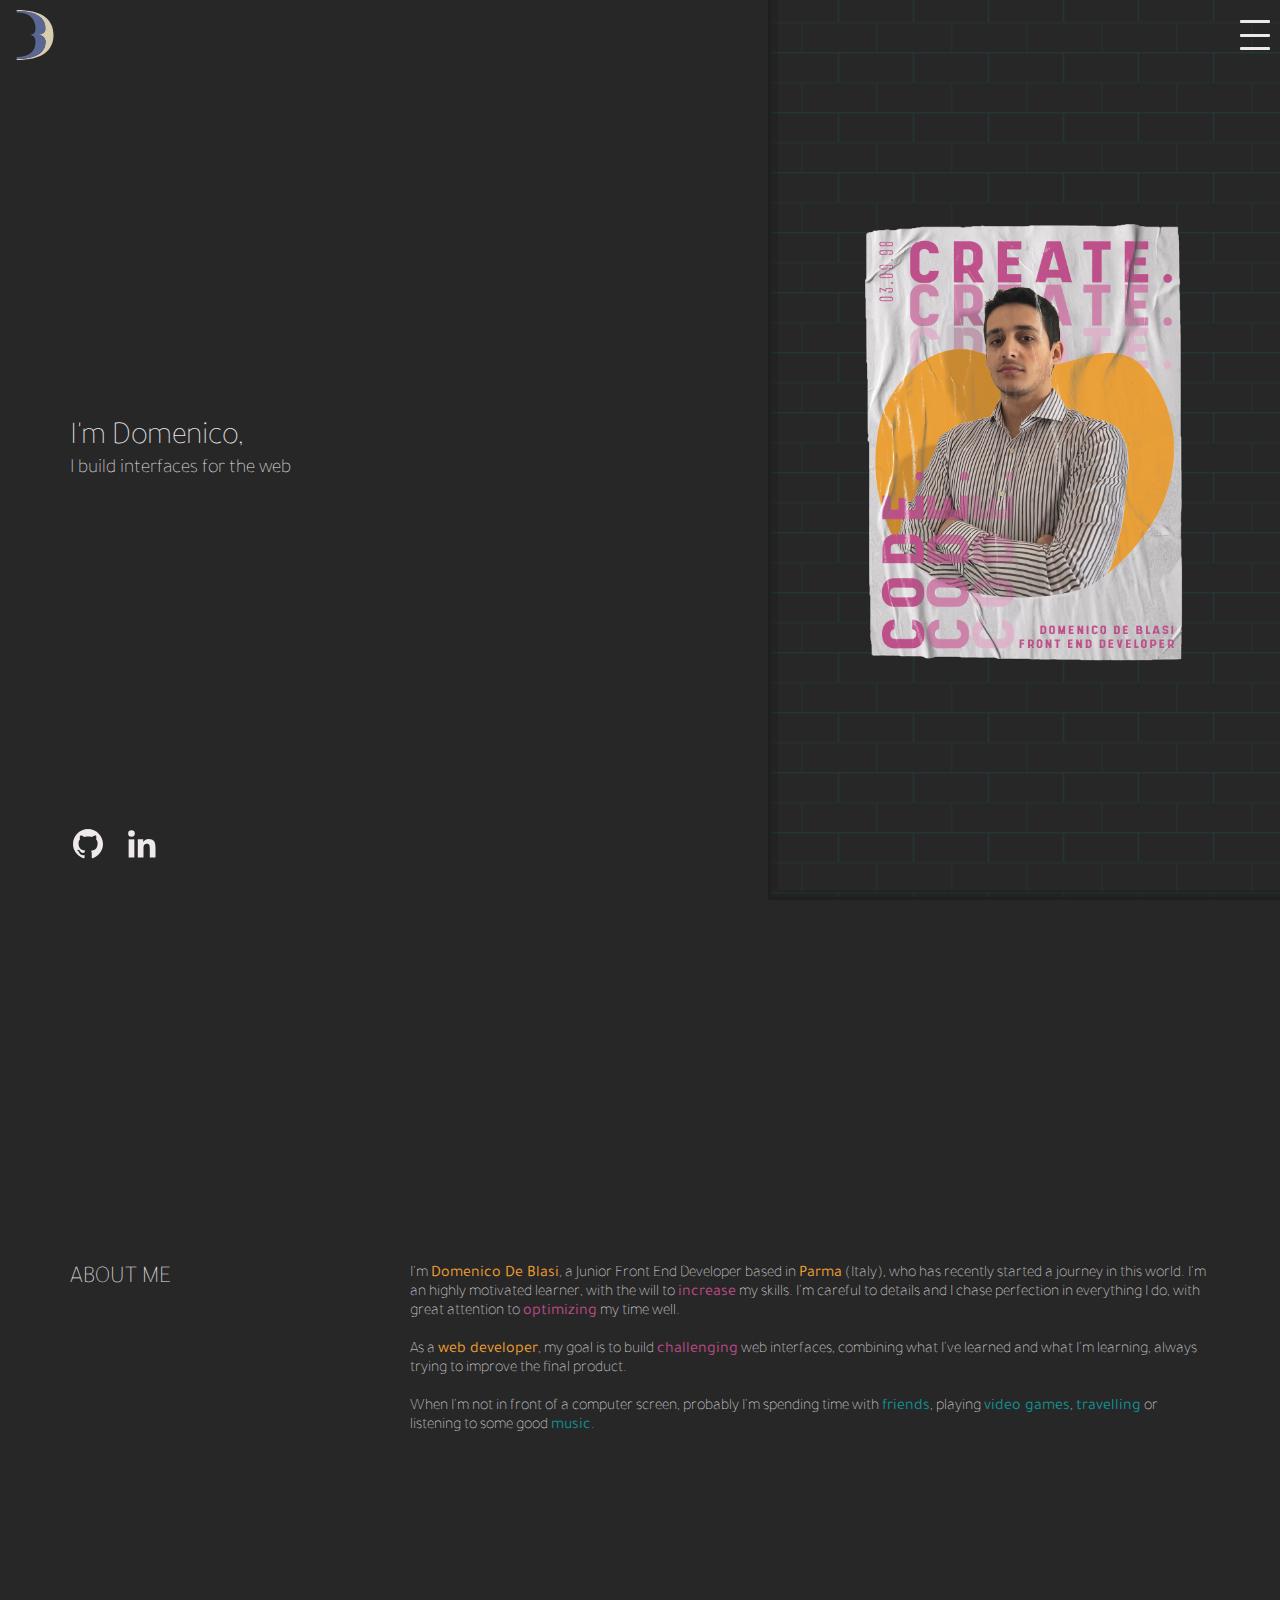
==== index.html @ cb668291 "made about-me section" ====
<!DOCTYPE html>
<html lang="en">

<head>
    <meta charset="UTF-8" />
    <meta name="viewport" content="width=device-width, initial-scale=1.0, maximum-scale=1.0" />
    <title>My Creative Portfolio</title>
    <link rel="icon" href="assets/images/logo.svg" />

    <link rel="preconnect" href="https://fonts.googleapis.com">
    <link rel="preconnect" href="https://fonts.gstatic.com" crossorigin>
    <link href="https://fonts.googleapis.com/css2?family=Big+Shoulders+Text:wght@100;200;300;400;500;600;700;900&display=swap" rel="stylesheet">
    
    <link rel="preconnect" href="https://fonts.googleapis.com">
    <link rel="preconnect" href="https://fonts.gstatic.com" crossorigin>
    <link href="https://fonts.googleapis.com/css2?family=Tajawal:wght@200;300;400;500;700;800;900&display=swap" rel="stylesheet">

    <link rel="stylesheet" href="assets/css/styles.css" />
</head>

<body>

    <header class="menu-container">
        <div class="menu">

            <img src="assets/images/logo.svg" alt="logo" width="50px" />

            <div class="hamburger-container">
                <input id="hamburger" type="checkbox">
                <label for="hamburger"></label>
                <div class="dropdown-menu">
                    <nav>
                        <ul class="menu-features">
                            <li><a href="#about-me">ABOUT ME</a></li>
                            <li><a href="#projects">PROJECTS</a></li>
                            <li><a href="#skills">SKILLS</a></li>
                            <li><a href="#contact-me">CONTACT ME</a></li>
                        </ul>
                    </nav>
                </div>
            </div>

        </div>
    </header>

    <article>
        <section id="hero">
            <div class="title-container">
                <div class="main-title">
                    <h1>I'm Domenico,</h1>
                    <h3>I build interfaces for the web</h3>
                </div>
                <div class="links">
                    <a href="https://github.com/domenicodeblasi"><img src="assets/images/links-skills/github-logo.svg"/></a>
                    <a href="https://www.linkedin.com/in/domenico-de-blasi/"><img src="assets/images/links-skills/linkedin-logo.svg"/></a>
                </div>
            </div>

            <div class="image-container brick-wall">
                <div class="illustration">
                    <img src="assets/images/poster.png" alt="just me"/>
                </div>
            </div>         
        </section>

        <section id="about-me">
            <div class="introduction">
                <h2>ABOUT ME</h2>
                <div class="paragraphs">
                    <p>I'm <em>Domenico De Blasi</em>, a Junior Front End Developer based in <em>Parma</em> (Italy), who has recently started a journey in this world. I'm an highly motivated learner, with the will to <span class="highlighted-word">increase</span> my skills. I'm careful to details and I chase perfection in everything I do, with great attention to <span class="highlighted-word">optimizing</span> my time well.</p>
                    <br/>
                    <p>As a <em>web developer</em>, my goal is to build <span class="highlighted-word">challenging</span> web interfaces, combining what I've learned and what I'm learning, always trying to improve the final product.</p>
                    <br/>
                    <p>When I'm not in front of a computer screen, probably I'm spending time with <span class="free-time">friends</span>, playing <span class="free-time">video games</span>, <span class="free-time">travelling</span> or listening to some good <span class="free-time">music</span>.</p>
                </div>
            </div>
        </section>

        <section id="projects">
            
        </section>

        <section id="skills">
            <!-- Skills section -->
        </section>
    </article>

    <footer>
        <section id="contact-me">
            <!-- Contact Me section -->
        </section>
    </footer>

    <script>
        document.querySelector(".menu-features").onclick = function() {
            document.getElementById("hamburger").checked = false;
        }
    </script>

</body>

</html>
---- assets/css/styles.css ----
* {
  margin: 0;
  padding: 0;
  box-sizing: border-box;
}

/* VARIABLES */
/* KEYFRAMES */
@keyframes menu-features-hover {
  0% {
    background-color: #109193;
  }
  50% {
    background-color: #BE4B88;
  }
  100% {
    background-color: #ED9F31;
  }
}

/* 35px*35px click area */
#hamburger {
  width: 100%;
  height: 100%;
  cursor: pointer;
  position: relative;
  appearance: none;
}

/* hamburger logo */
#hamburger + label {
  position: absolute;
  background-color: #EDE9EC;
  width: 30px;
  height: 3px;
  border-radius: 1px;
  cursor: pointer;
  top: 33.5px;
  right: 10px;
  transition: width 0.3s ease;
}

#hamburger + label::before {
  position: absolute;
  background-color: #EDE9EC;
  width: 30px;
  height: 3px;
  border-radius: 1px;
  cursor: pointer;
  content: "";
  right: 0;
  top: -13.5px;
  transition: all 0.2s ease;
  transform-origin: right;
}

#hamburger + label::after {
  position: absolute;
  background-color: #EDE9EC;
  width: 30px;
  height: 3px;
  border-radius: 1px;
  cursor: pointer;
  content: "";
  right: 0;
  top: 13.5px;
  transition: all 0.2s ease;
  transform-origin: right;
}

/* hamburger becomes a cross when it's clicked */
#hamburger:checked ~ label {
  width: 0;
  transition: width 0.2s ease;
}

#hamburger:checked ~ label::before {
  right: 0px;
  transform: rotate(-45deg);
  transition: all 0.3s ease;
  transform-origin: right;
  width: 39px;
}

#hamburger:checked ~ label::after {
  right: 0px;
  transform: rotate(45deg);
  transition: all 0.3s ease;
  transform-origin: right;
  width: 39px;
}

body {
  background-color: #272727;
  height: 4000px;
  font-family: 'Tajawal', sans serif;
}

h1, h2, h3 {
  font-weight: 200;
  color: #EDE9EC;
}

h1 {
  font-size: 32px;
  letter-spacing: -0.5px;
}

h3 {
  font-size: 20px;
  letter-spacing: 0.5;
}

p {
  color: #EDE9EC;
  font-weight: 200;
}

.menu-container {
  position: fixed;
  top: 0;
  background-color: rgba(39, 39, 39, 0.95);
  width: 100%;
  height: 70px;
  z-index: 5;
}

.menu {
  width: 100%;
  height: 100%;
  padding: 10px;
  display: flex;
  justify-content: space-between;
  align-items: center;
}

.hamburger-container {
  width: 30px;
  height: 30px;
}

/* when we click the hamburger logo */
#hamburger:checked ~ .dropdown-menu {
  display: block;
}

.dropdown-menu {
  display: none;
  font-family: 'Tajawal', sans-serif;
  font-weight: 200;
  letter-spacing: 0.5px;
  font-size: 25px;
  position: fixed;
  top: 0px;
  left: 0;
  z-index: -1;
  width: 100%;
  height: 100%;
  background-color: #1a1a1a;
}

.dropdown-menu nav {
  display: flex;
  justify-content: flex-end;
  align-items: center;
  width: 100%;
  height: 100%;
}

.menu-features {
  width: 75%;
  height: 50%;
  border-left: 2px solid #EDE9EC;
  display: flex;
  flex-direction: column;
  justify-content: space-between;
}

.menu-features li {
  list-style-type: none;
}

.menu-features li a {
  margin-left: 35px;
  text-decoration: none;
  color: #EDE9EC;
}

article {
  width: 100%;
  height: 100%;
}

#hero {
  width: 100%;
  height: 200vh;
}

.title-container {
  position: relative;
  display: flex;
  justify-content: center;
  align-items: center;
  width: 100%;
  height: 100vh;
  background-color: #272727;
  border-bottom: 3px solid #1a1a1a;
}

.main-title {
  width: 90%;
}

.links {
  position: absolute;
  left: 30px;
  bottom: 30px;
  width: 25%;
  max-width: 90px;
  display: flex;
  flex-direction: row;
  justify-content: space-between;
}

.links a {
  width: 40%;
}

.brick-wall {
  background-image: url("../images/wall.svg");
  background-size: 150px;
  background-position: 30px 22px;
}

.image-container {
  display: flex;
  width: 100%;
  height: 100vh;
  justify-content: center;
  align-items: center;
}

.illustration {
  width: 75%;
  display: block;
}

.illustration img {
  width: 100%;
}

#about-me {
  display: flex;
  width: 100%;
  height: 100vh;
  justify-content: center;
  align-items: center;
  border-top: 3px solid #1a1a1a;
  box-shadow: 0 -10px rgba(26, 26, 26, 0.5);
}

.introduction {
  width: 90%;
}

.paragraphs p em {
  color: #ED9F31;
  font-style: normal;
  font-weight: 400;
}

.highlighted-word {
  color: #BE4B88;
  font-weight: 400;
}

.free-time {
  color: #109193;
  font-weight: 400;
}

/* =======================================================
MOBILE STYLES
======================================================= */
@media only screen and (max-width: 640px) {
  .title-container {
    box-shadow: 0 10px rgba(26, 26, 26, 0.5);
  }
}

/* =======================================================
TABLET STYLES
======================================================= */
@media only screen and (min-width: 641px) and (max-width: 1007px) {
  .title-container {
    box-shadow: 0 10px rgba(26, 26, 26, 0.5);
  }
  .illustration {
    width: 48%;
  }
  .introduction {
    width: 70%;
  }
}

/* =======================================================
DESKTOP STYLES
======================================================= */
@media only screen and (min-width: 1008px) {
  .menu-container {
    background-color: rgba(39, 39, 39, 0);
  }
  .menu-features li:hover {
    animation: menu-features-hover 0.4s ease 0s infinite;
    transform: scaleY(105%);
    transition: transform 0.4s ease 0s;
  }
  .menu-features li:hover a {
    margin-left: 5px;
    transition: margin-left 0.2s ease;
  }
  #hero {
    width: 100%;
    height: 100vh;
    display: flex;
  }
  .title-container {
    width: 60%;
    border-bottom: none;
  }
  .main-title {
    width: 100%;
    padding-left: 70px;
  }
  .links {
    left: 70px;
  }
  .links a:hover {
    transform: scale(110%);
    transition: transform 0.2s ease;
  }
  .image-container {
    width: 40%;
    border-bottom: 3px solid #1f1f1f;
    border-left: 3px solid #1f1f1f;
    box-shadow: 7px -7px inset rgba(26, 26, 26, 0.3);
  }
  .illustration {
    width: 70%;
  }
  .illustration img:hover {
    transform: scale(110%);
    transition: transform 0.2s ease;
  }
  #about-me {
    border-top: none;
    box-shadow: none;
  }
  .introduction {
    display: flex;
    flex-direction: row;
    justify-content: space-between;
    width: 100%;
    padding: 0 70px;
  }
  .paragraphs {
    width: 75%;
    max-width: 800px;
  }
}

/* =======================================================
FOR SCREEN HEIGHT < 500px
======================================================= */
@media only screen and (max-height: 500px) {
  .dropdown-menu {
    font-size: 20px;
  }
  .links {
    max-width: 70px;
  }
  .illustration {
    width: 25%;
  }
}
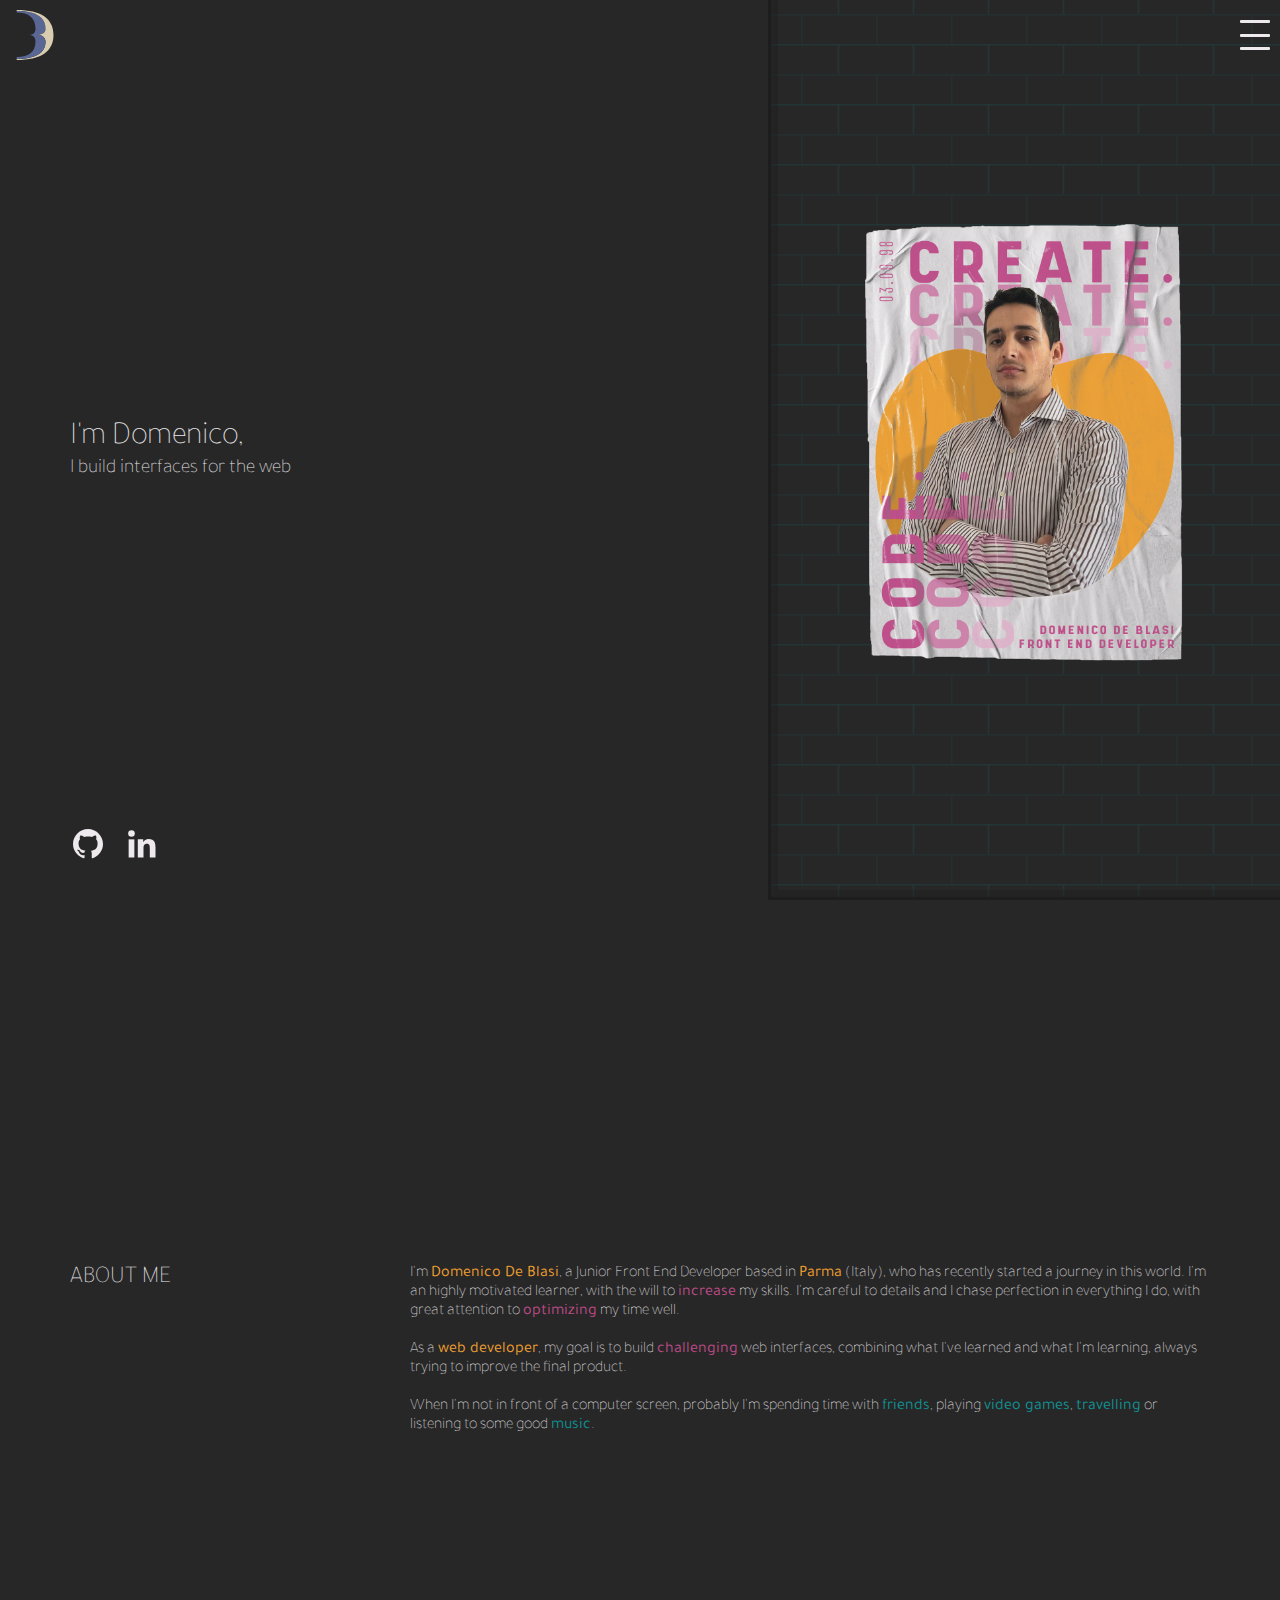
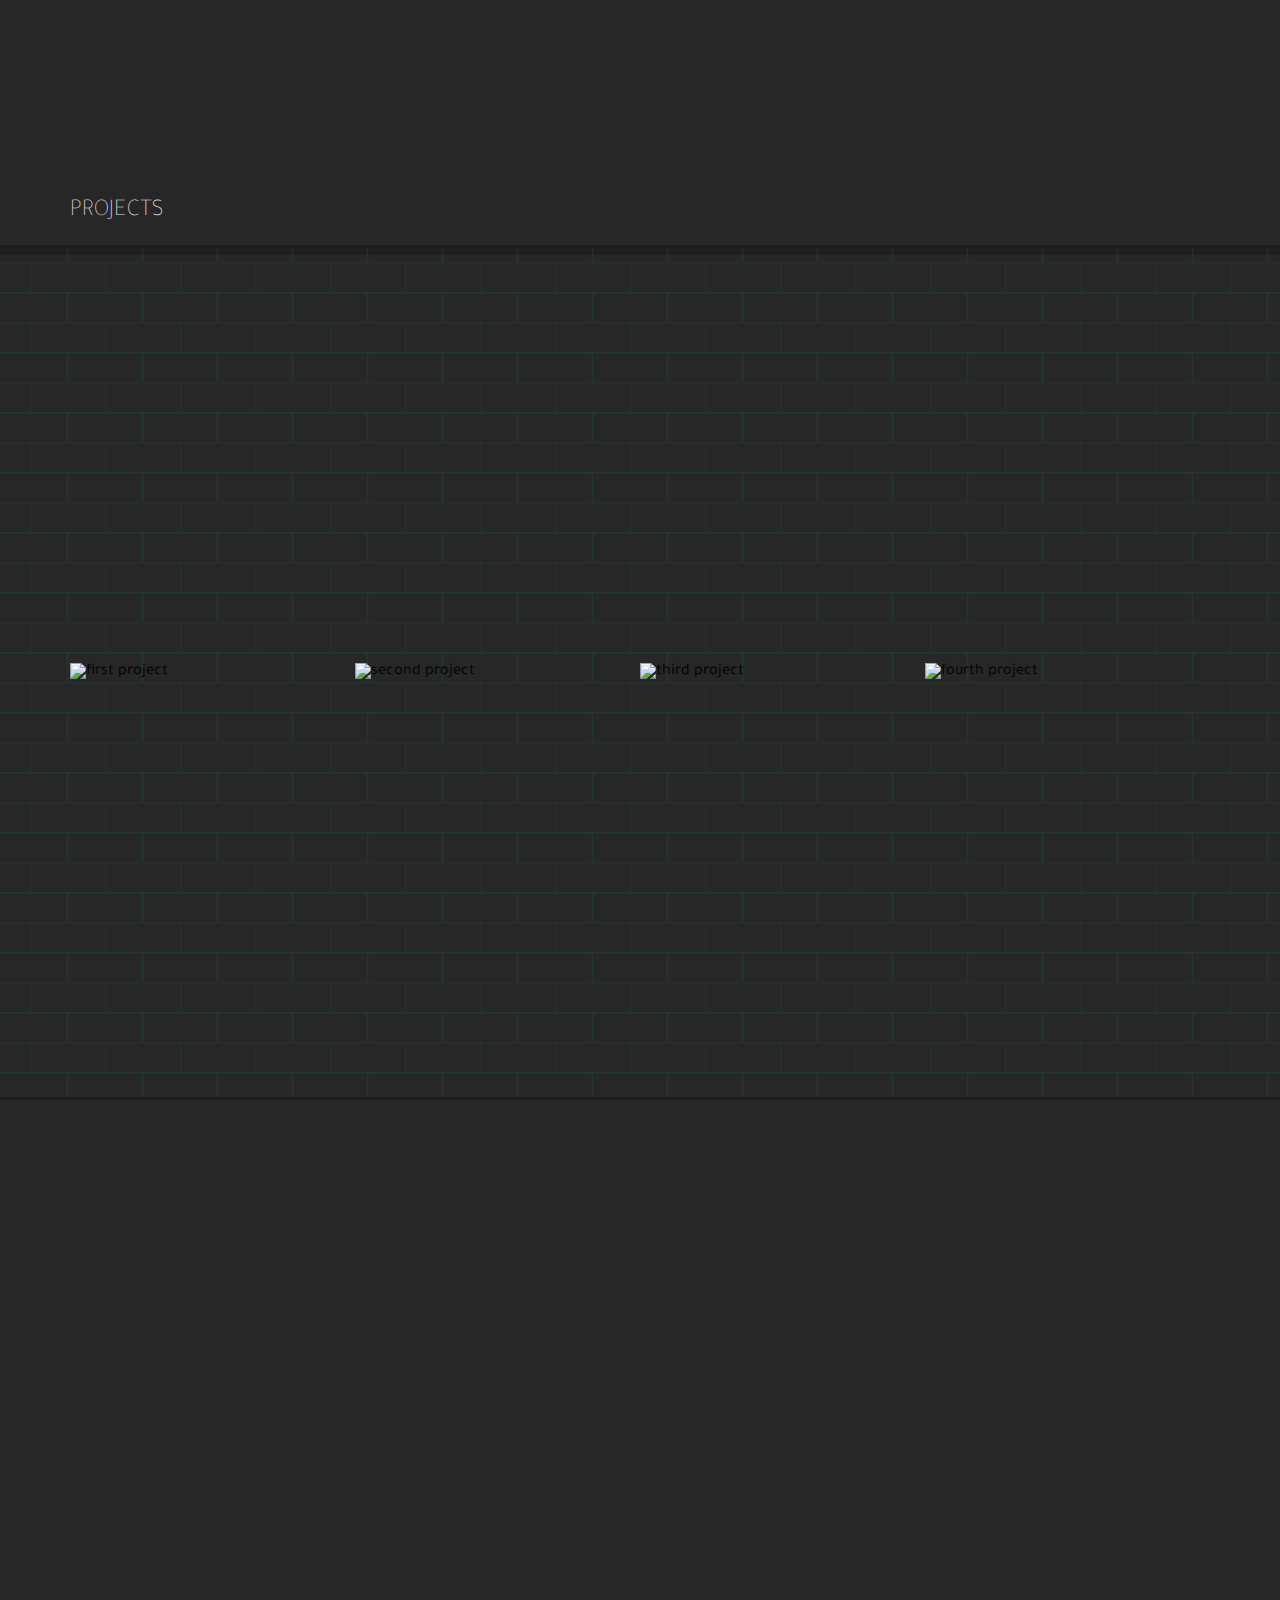
==== commit 40b57b46: "made projects section" ====
--- a/index.html
+++ b/index.html
@@ -6,10 +6,6 @@
     <meta name="viewport" content="width=device-width, initial-scale=1.0, maximum-scale=1.0" />
     <title>My Creative Portfolio</title>
     <link rel="icon" href="assets/images/logo.svg" />
-
-    <link rel="preconnect" href="https://fonts.googleapis.com">
-    <link rel="preconnect" href="https://fonts.gstatic.com" crossorigin>
-    <link href="https://fonts.googleapis.com/css2?family=Big+Shoulders+Text:wght@100;200;300;400;500;600;700;900&display=swap" rel="stylesheet">
     
     <link rel="preconnect" href="https://fonts.googleapis.com">
     <link rel="preconnect" href="https://fonts.gstatic.com" crossorigin>
@@ -77,7 +73,23 @@
         </section>
 
         <section id="projects">
-            
+            <div class="projects-title">
+                <h2>PROJECTS</h2>
+            </div>
+            <div class="poster-container brick-wall">
+                <div class="poster project-1">
+                    <img src="assets/images/poster-1.png" alt="first project">
+                </div>
+                <div class="poster project-2">
+                    <img src="assets/images/poster-2.png" alt="second project">
+                </div>
+                <div class="poster project-3">
+                    <img src="assets/images/poster-3.png" alt="third project">
+                </div>
+                <div class="poster project-4">
+                    <img src="assets/images/poster-4.png" alt="fourth project">
+                </div>
+            </div>
         </section>
 
         <section id="skills">
--- a/assets/css/styles.css
+++ b/assets/css/styles.css
@@ -204,7 +204,7 @@
   width: 100%;
   height: 100vh;
   background-color: #272727;
-  border-bottom: 3px solid #1a1a1a;
+  border-bottom: 3px solid #1d1d1d;
 }
 
 .main-title {
@@ -229,7 +229,7 @@
 .brick-wall {
   background-image: url("../images/wall.svg");
   background-size: 150px;
-  background-position: 30px 22px;
+  background-position: 30px 14px;
 }
 
 .image-container {
@@ -255,7 +255,7 @@
   height: 100vh;
   justify-content: center;
   align-items: center;
-  border-top: 3px solid #1a1a1a;
+  border-top: 3px solid #1d1d1d;
   box-shadow: 0 -10px rgba(26, 26, 26, 0.5);
 }
 
@@ -277,6 +277,63 @@
 .free-time {
   color: #109193;
   font-weight: 400;
+}
+
+#projects {
+  display: flex;
+  width: 100%;
+  height: 250vh;
+  flex-direction: column;
+  align-items: center;
+}
+
+.projects-title {
+  display: flex;
+  align-items: center;
+  justify-content: center;
+  height: 5%;
+  width: 100%;
+  box-shadow: 0 10px rgba(26, 26, 26, 0.5);
+}
+
+.projects-title h2 {
+  width: 90%;
+}
+
+.poster-container {
+  display: flex;
+  width: 100%;
+  height: 95%;
+  flex-direction: column;
+  align-items: center;
+  justify-content: space-around;
+  border-top: 3px solid #1d1d1d;
+  border-bottom: 3px solid #1d1d1d;
+}
+
+.poster {
+  height: 100%;
+  width: 100%;
+  min-width: 200px;
+  max-width: 220px;
+  display: flex;
+  align-items: center;
+}
+
+.project-1 img {
+  width: 100%;
+}
+
+.project-2 img {
+  width: 100%;
+}
+
+.project-3 img {
+  width: 100%;
+}
+
+.project-4 img {
+  width: 100%;
 }
 
 /* =======================================================
@@ -301,6 +358,21 @@
   .introduction {
     width: 70%;
   }
+  #projects {
+    height: 150vh;
+  }
+  .projects-title {
+    width: 70%;
+    padding-bottom: 10px;
+  }
+  .poster-container {
+    flex-direction: row;
+    flex-wrap: wrap;
+  }
+  .poster {
+    height: 50%;
+    max-width: 300px;
+  }
 }
 
 /* =======================================================
@@ -341,9 +413,9 @@
   }
   .image-container {
     width: 40%;
-    border-bottom: 3px solid #1f1f1f;
-    border-left: 3px solid #1f1f1f;
-    box-shadow: 7px -7px inset rgba(26, 26, 26, 0.3);
+    border-bottom: 3px solid #1d1d1d;
+    border-left: 3px solid #1d1d1d;
+    box-shadow: inset 7px -7px rgba(26, 26, 26, 0.3);
   }
   .illustration {
     width: 70%;
@@ -367,6 +439,27 @@
     width: 75%;
     max-width: 800px;
   }
+  .projects-title {
+    width: 100%;
+    padding: 0 70px 20px 70px;
+  }
+  .projects-title h2 {
+    width: 100%;
+  }
+  #projects {
+    height: 100vh;
+  }
+  .poster-container {
+    padding: 0 70px;
+    justify-content: space-between;
+    flex-direction: row;
+    flex-wrap: wrap;
+  }
+  .poster {
+    height: 100%;
+    width: 25%;
+    max-width: 300px;
+  }
 }
 
 /* =======================================================
@@ -382,4 +475,23 @@
   .illustration {
     width: 25%;
   }
-}
+  #about-me {
+    height: 150vh;
+  }
+  #projects {
+    height: 100vh;
+  }
+  .projects-title {
+    padding-bottom: 15px;
+  }
+  .poster-container {
+    justify-content: space-around;
+    flex-direction: row;
+    flex-wrap: wrap;
+  }
+  .poster {
+    height: 100%;
+    min-width: 70px;
+    max-width: 120px;
+  }
+}
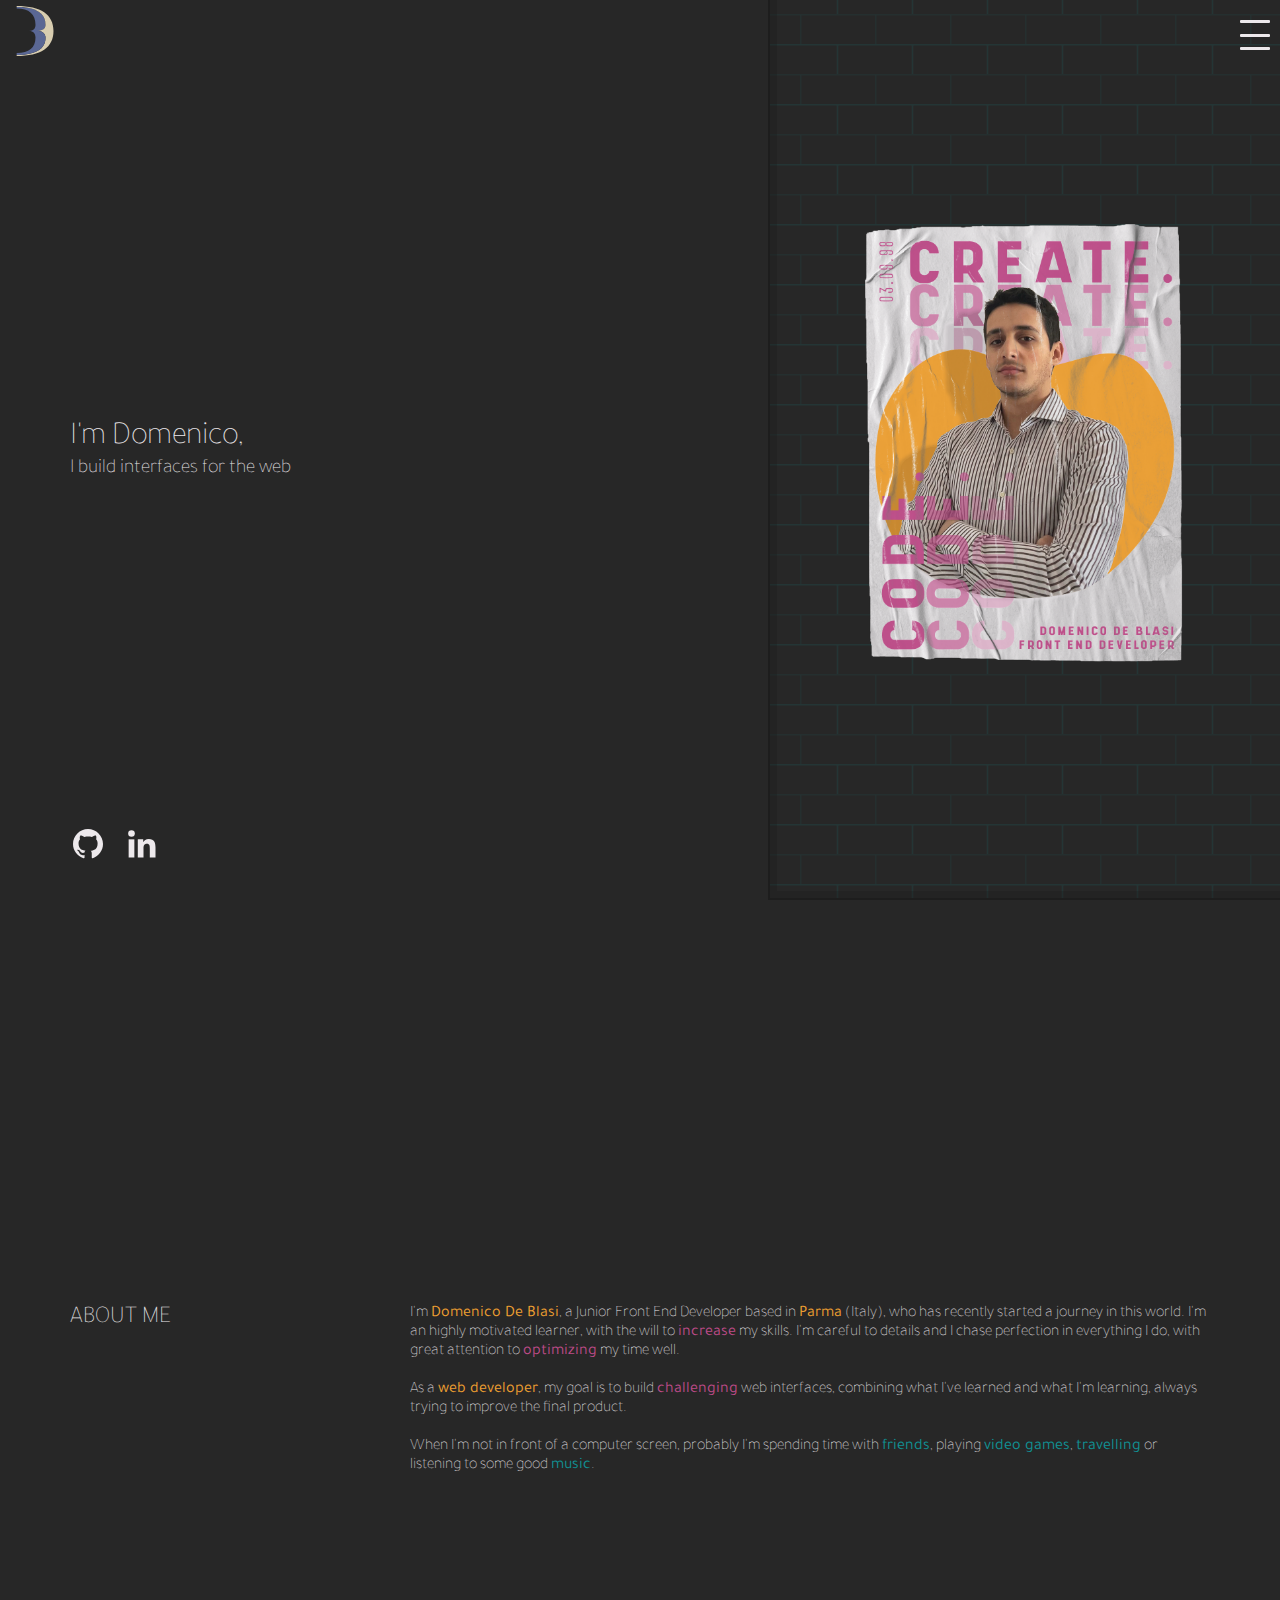
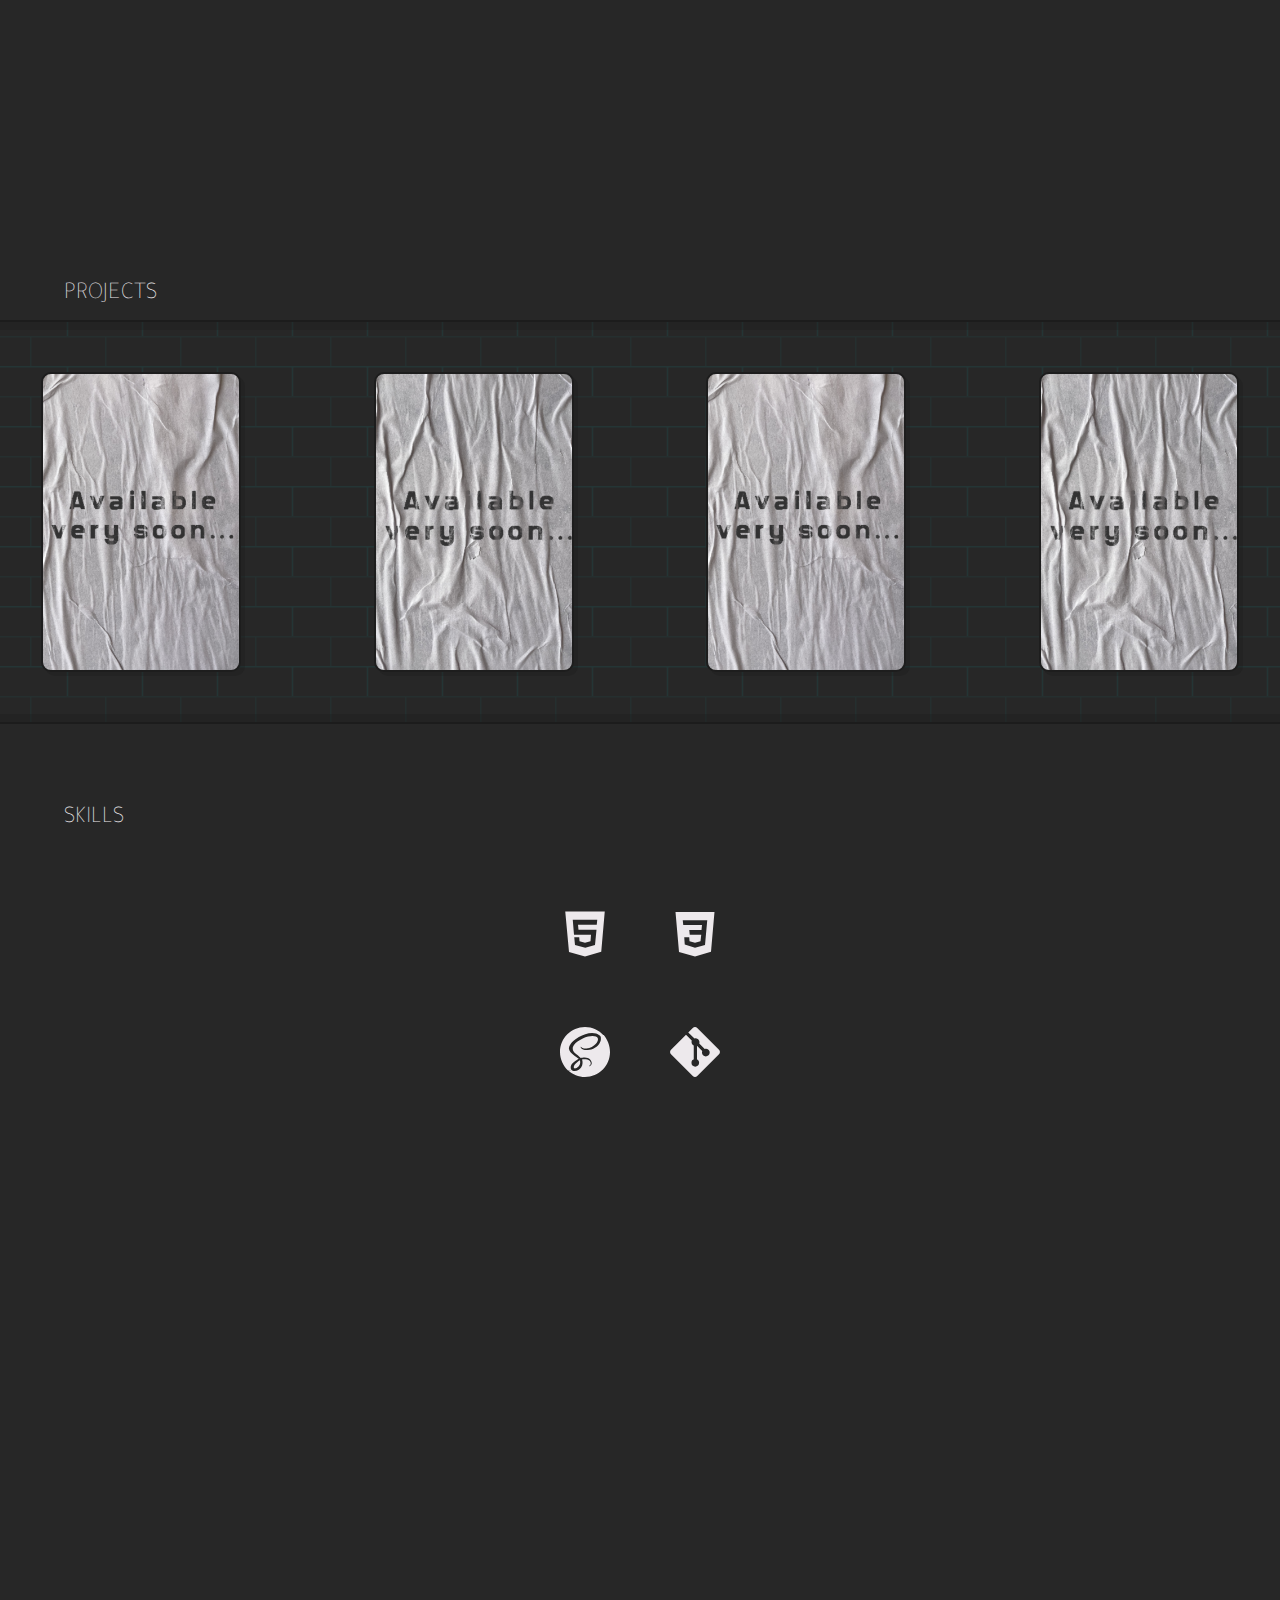
==== commit 4030312e: "fixed projects section with a grid display, added a scroll-up funtionality activated by the main log" ====
--- a/index.html
+++ b/index.html
@@ -5,7 +5,7 @@
     <meta charset="UTF-8" />
     <meta name="viewport" content="width=device-width, initial-scale=1.0, maximum-scale=1.0" />
     <title>My Creative Portfolio</title>
-    <link rel="icon" href="assets/images/logo.svg" />
+    <link rel="icon" href="assets/images/svg/logo.svg" />
     
     <link rel="preconnect" href="https://fonts.googleapis.com">
     <link rel="preconnect" href="https://fonts.gstatic.com" crossorigin>
@@ -19,7 +19,9 @@
     <header class="menu-container">
         <div class="menu">
 
-            <img src="assets/images/logo.svg" alt="logo" width="50px" />
+            <a href="#" class="main-logo">
+                <img src="assets/images/svg/logo.svg" alt="logo" width="50px">
+            </a>
 
             <div class="hamburger-container">
                 <input id="hamburger" type="checkbox">
@@ -27,10 +29,10 @@
                 <div class="dropdown-menu">
                     <nav>
                         <ul class="menu-features">
-                            <li><a href="#about-me">ABOUT ME</a></li>
-                            <li><a href="#projects">PROJECTS</a></li>
-                            <li><a href="#skills">SKILLS</a></li>
-                            <li><a href="#contact-me">CONTACT ME</a></li>
+                            <li><a href="#about-me" class="link">ABOUT ME</a></li>
+                            <li><a href="#projects" class="link">PROJECTS</a></li>
+                            <li><a href="#skills" class="link">SKILLS</a></li>
+                            <li><a href="#contact-me" class="link">CONTACT ME</a></li>
                         </ul>
                     </nav>
                 </div>
@@ -47,8 +49,8 @@
                     <h3>I build interfaces for the web</h3>
                 </div>
                 <div class="links">
-                    <a href="https://github.com/domenicodeblasi"><img src="assets/images/links-skills/github-logo.svg"/></a>
-                    <a href="https://www.linkedin.com/in/domenico-de-blasi/"><img src="assets/images/links-skills/linkedin-logo.svg"/></a>
+                    <a href="https://github.com/domenicodeblasi"><img src="assets/images/svg/github-logo.svg"/></a>
+                    <a href="https://www.linkedin.com/in/domenico-de-blasi/"><img src="assets/images/svg/linkedin-logo.svg"/></a>
                 </div>
             </div>
 
@@ -76,24 +78,44 @@
             <div class="projects-title">
                 <h2>PROJECTS</h2>
             </div>
-            <div class="poster-container brick-wall">
-                <div class="poster project-1">
-                    <img src="assets/images/poster-1.png" alt="first project">
+            <div class="projects-container brick-wall">
+                <div class="project project-1">
+                    <div class="retractable-panel">
+                        <a><img src="assets/images/svg/github-logo.svg" alt="GitHub Logo"></a>
+                        <a><img src="assets/images/svg/eye.svg"></a>
+                    </div>
                 </div>
-                <div class="poster project-2">
-                    <img src="assets/images/poster-2.png" alt="second project">
+                <div class="project project-2">
+                    <div class="retractable-panel">
+                        <a><img src="assets/images/svg/github-logo.svg" alt="GitHub Logo"></a>
+                        <a><img src="assets/images/svg/eye.svg"></a>
+                    </div>
                 </div>
-                <div class="poster project-3">
-                    <img src="assets/images/poster-3.png" alt="third project">
+                <div class="project project-3">
+                    <div class="retractable-panel">
+                        <a><img src="assets/images/svg/github-logo.svg" alt="GitHub Logo"></a>
+                        <a><img src="assets/images/svg/eye.svg"></a>
+                    </div>
                 </div>
-                <div class="poster project-4">
-                    <img src="assets/images/poster-4.png" alt="fourth project">
+                <div class="project project-4">
+                    <div class="retractable-panel">
+                        <a><img src="assets/images/svg/github-logo.svg" alt="GitHub Logo"></a>
+                        <a><img src="assets/images/svg/eye.svg"></a>
+                    </div>
                 </div>
             </div>
         </section>
 
         <section id="skills">
-            <!-- Skills section -->
+            <div class="skills-title">
+                <h2>SKILLS</h2>
+            </div>
+            <div class="skills-container">
+                <div class="cell"><img src="assets/images/svg/html-logo.svg" alt="HTML logo"></div>
+                <div class="cell"><img src="assets/images/svg/css-logo.svg" alt="CSS logo"></div>
+                <div class="cell"><img src="assets/images/svg/sass-logo.svg" alt="SASS logo"></div>
+                <div class="cell"><img src="assets/images/svg/git-logo.svg" alt="Git logo"></div>
+            </div>
         </section>
     </article>
 
@@ -103,11 +125,7 @@
         </section>
     </footer>
 
-    <script>
-        document.querySelector(".menu-features").onclick = function() {
-            document.getElementById("hamburger").checked = false;
-        }
-    </script>
+    <script src="assets/js/script.js"></script>
 
 </body>
 
--- a/assets/css/styles.css
+++ b/assets/css/styles.css
@@ -15,6 +15,25 @@
   }
   100% {
     background-color: #ED9F31;
+  }
+}
+
+@keyframes project-panel-hover {
+  0% {
+    display: flex;
+    height: 0%;
+  }
+  25% {
+    display: flex;
+    height: 20%;
+  }
+  50% {
+    display: flex;
+    height: 40%;
+  }
+  100% {
+    display: flex;
+    height: 65%;
   }
 }
 
@@ -90,9 +109,12 @@
   width: 39px;
 }
 
+html {
+  scroll-behavior: smooth;
+}
+
 body {
   background-color: #272727;
-  height: 4000px;
   font-family: 'Tajawal', sans serif;
 }
 
@@ -116,6 +138,9 @@
   font-weight: 200;
 }
 
+/* =======================================================
+MENU
+======================================================= */
 .menu-container {
   position: fixed;
   top: 0;
@@ -191,6 +216,9 @@
   height: 100%;
 }
 
+/* =======================================================
+HERO SECTION
+======================================================= */
 #hero {
   width: 100%;
   height: 200vh;
@@ -204,7 +232,7 @@
   width: 100%;
   height: 100vh;
   background-color: #272727;
-  border-bottom: 3px solid #1d1d1d;
+  border-bottom: 2px solid #1d1d1d;
 }
 
 .main-title {
@@ -227,7 +255,7 @@
 }
 
 .brick-wall {
-  background-image: url("../images/wall.svg");
+  background-image: url("../images/svg/wall.svg");
   background-size: 150px;
   background-position: 30px 14px;
 }
@@ -249,18 +277,22 @@
   width: 100%;
 }
 
+/* =======================================================
+ABOUT ME SECTION
+======================================================= */
 #about-me {
   display: flex;
   width: 100%;
   height: 100vh;
   justify-content: center;
   align-items: center;
-  border-top: 3px solid #1d1d1d;
-  box-shadow: 0 -10px rgba(26, 26, 26, 0.5);
+  border-top: 2px solid #1d1d1d;
+  box-shadow: 0 -10px rgba(26, 26, 26, 0.3);
 }
 
 .introduction {
   width: 90%;
+  margin-top: 80px;
 }
 
 .paragraphs p em {
@@ -279,61 +311,129 @@
   font-weight: 400;
 }
 
+/* =======================================================
+PROJECTS SECTION
+======================================================= */
 #projects {
   display: flex;
   width: 100%;
-  height: 250vh;
   flex-direction: column;
   align-items: center;
 }
 
 .projects-title {
   display: flex;
+  position: relative;
   align-items: center;
   justify-content: center;
-  height: 5%;
-  width: 100%;
-  box-shadow: 0 10px rgba(26, 26, 26, 0.5);
+  height: 120px;
+  width: 100%;
+  box-shadow: 0 10px rgba(26, 26, 26, 0.3);
 }
 
 .projects-title h2 {
+  position: absolute;
+  bottom: 10px;
   width: 90%;
 }
 
-.poster-container {
-  display: flex;
-  width: 100%;
-  height: 95%;
+.projects-container {
+  display: grid;
+  width: 100%;
+  grid-template-columns: repeat(1, 1fr);
+  grid-auto-rows: auto;
+  border-top: 2px solid #1d1d1d;
+  border-bottom: 2px solid #1d1d1d;
+  gap: 50px;
+  padding: 50px 0;
+}
+
+.project {
+  display: flex;
+  align-items: flex-end;
+  margin-top: 40px;
+  margin: 0 auto;
+  width: 200px;
+  height: 300px;
+  border: 2px solid #1d1d1d;
+  border-radius: 10px;
+  box-shadow: 4px 4px rgba(26, 26, 26, 0.3);
+  cursor: pointer;
+}
+
+.project:hover {
+  transform: scale(1.05);
+  transition: transform 0.2s ease;
+}
+
+.project:hover > .retractable-panel {
+  height: 65%;
+  display: flex;
+  animation: project-panel-hover 0.1s ease;
+}
+
+.project-1,
+.project-3 {
+  background-image: image-set(url("../images/projects/poster1-small.png") 1x, url("../images/projects/poster1-big.png") 2x);
+  background-size: 115%;
+  background-position: center;
+}
+
+.project-2,
+.project-4 {
+  background-image: image-set(url("../images/projects/poster2-small.png") 1x, url("../images/projects/poster2-big.png") 2x);
+  background-size: 115%;
+  background-position: center;
+}
+
+.retractable-panel {
+  display: flex;
+  justify-content: space-around;
+  align-items: center;
+  height: 0%;
+  width: 100%;
+  background-color: rgba(237, 159, 49, 0.9);
+  border-radius: 7px;
+  cursor: pointer;
+  display: none;
+}
+
+.retractable-panel img {
+  width: 40px;
+}
+
+/* =======================================================
+SKILLS SECTION
+======================================================= */
+#skills {
+  display: flex;
+  width: 100%;
+  height: 100vh;
   flex-direction: column;
   align-items: center;
-  justify-content: space-around;
-  border-top: 3px solid #1d1d1d;
-  border-bottom: 3px solid #1d1d1d;
-}
-
-.poster {
-  height: 100%;
-  width: 100%;
-  min-width: 200px;
-  max-width: 220px;
-  display: flex;
-  align-items: center;
-}
-
-.project-1 img {
-  width: 100%;
-}
-
-.project-2 img {
-  width: 100%;
-}
-
-.project-3 img {
-  width: 100%;
-}
-
-.project-4 img {
-  width: 100%;
+}
+
+.skills-title {
+  display: flex;
+  position: relative;
+  justify-content: center;
+  align-items: center;
+  height: 120px;
+  width: 100%;
+  box-shadow: 0 -10px rgba(26, 26, 26, 0.3);
+}
+
+.skills-title h2 {
+  position: absolute;
+  bottom: 10px;
+  width: 90%;
+}
+
+.skills-container {
+  margin-top: 60px;
+  display: grid;
+  grid-template-columns: repeat(2, 60px);
+  gap: 50px;
 }
 
 /* =======================================================
@@ -341,7 +441,7 @@
 ======================================================= */
 @media only screen and (max-width: 640px) {
   .title-container {
-    box-shadow: 0 10px rgba(26, 26, 26, 0.5);
+    box-shadow: 0 10px rgba(26, 26, 26, 0.3);
   }
 }
 
@@ -358,20 +458,8 @@
   .introduction {
     width: 70%;
   }
-  #projects {
-    height: 150vh;
-  }
-  .projects-title {
-    width: 70%;
-    padding-bottom: 10px;
-  }
-  .poster-container {
-    flex-direction: row;
-    flex-wrap: wrap;
-  }
-  .poster {
-    height: 50%;
-    max-width: 300px;
+  .projects-container {
+    grid-template-columns: repeat(2, 1fr);
   }
 }
 
@@ -391,6 +479,13 @@
     margin-left: 5px;
     transition: margin-left 0.2s ease;
   }
+  .main-logo {
+    cursor: pointer;
+  }
+  .main-logo:hover {
+    transform: scale(1.1);
+    transition: transform 0.1s ease;
+  }
   #hero {
     width: 100%;
     height: 100vh;
@@ -413,8 +508,8 @@
   }
   .image-container {
     width: 40%;
-    border-bottom: 3px solid #1d1d1d;
-    border-left: 3px solid #1d1d1d;
+    border-bottom: 2px solid #1d1d1d;
+    border-left: 2px solid #1d1d1d;
     box-shadow: inset 7px -7px rgba(26, 26, 26, 0.3);
   }
   .illustration {
@@ -439,26 +534,8 @@
     width: 75%;
     max-width: 800px;
   }
-  .projects-title {
-    width: 100%;
-    padding: 0 70px 20px 70px;
-  }
-  .projects-title h2 {
-    width: 100%;
-  }
-  #projects {
-    height: 100vh;
-  }
-  .poster-container {
-    padding: 0 70px;
-    justify-content: space-between;
-    flex-direction: row;
-    flex-wrap: wrap;
-  }
-  .poster {
-    height: 100%;
-    width: 25%;
-    max-width: 300px;
+  .projects-container {
+    grid-template-columns: repeat(4, 1fr);
   }
 }
 
@@ -478,20 +555,4 @@
   #about-me {
     height: 150vh;
   }
-  #projects {
-    height: 100vh;
-  }
-  .projects-title {
-    padding-bottom: 15px;
-  }
-  .poster-container {
-    justify-content: space-around;
-    flex-direction: row;
-    flex-wrap: wrap;
-  }
-  .poster {
-    height: 100%;
-    min-width: 70px;
-    max-width: 120px;
-  }
-}
+}
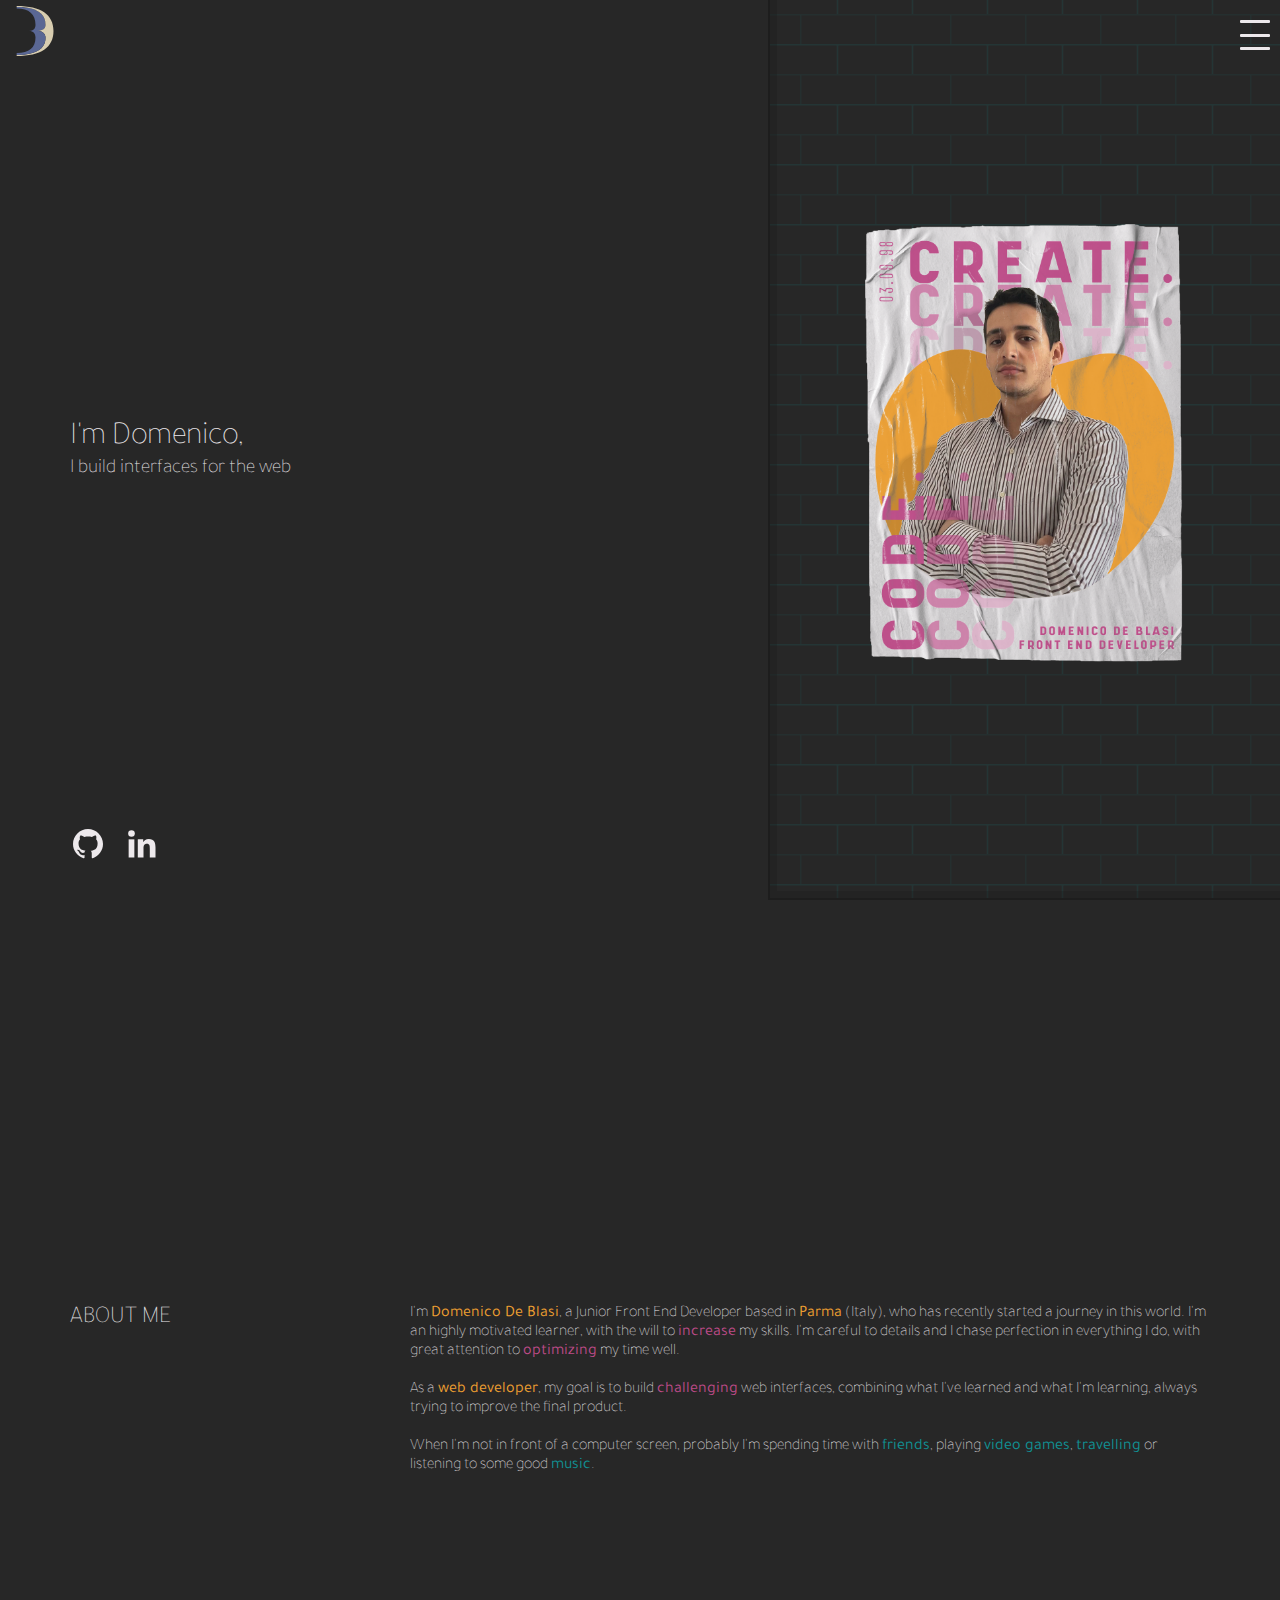
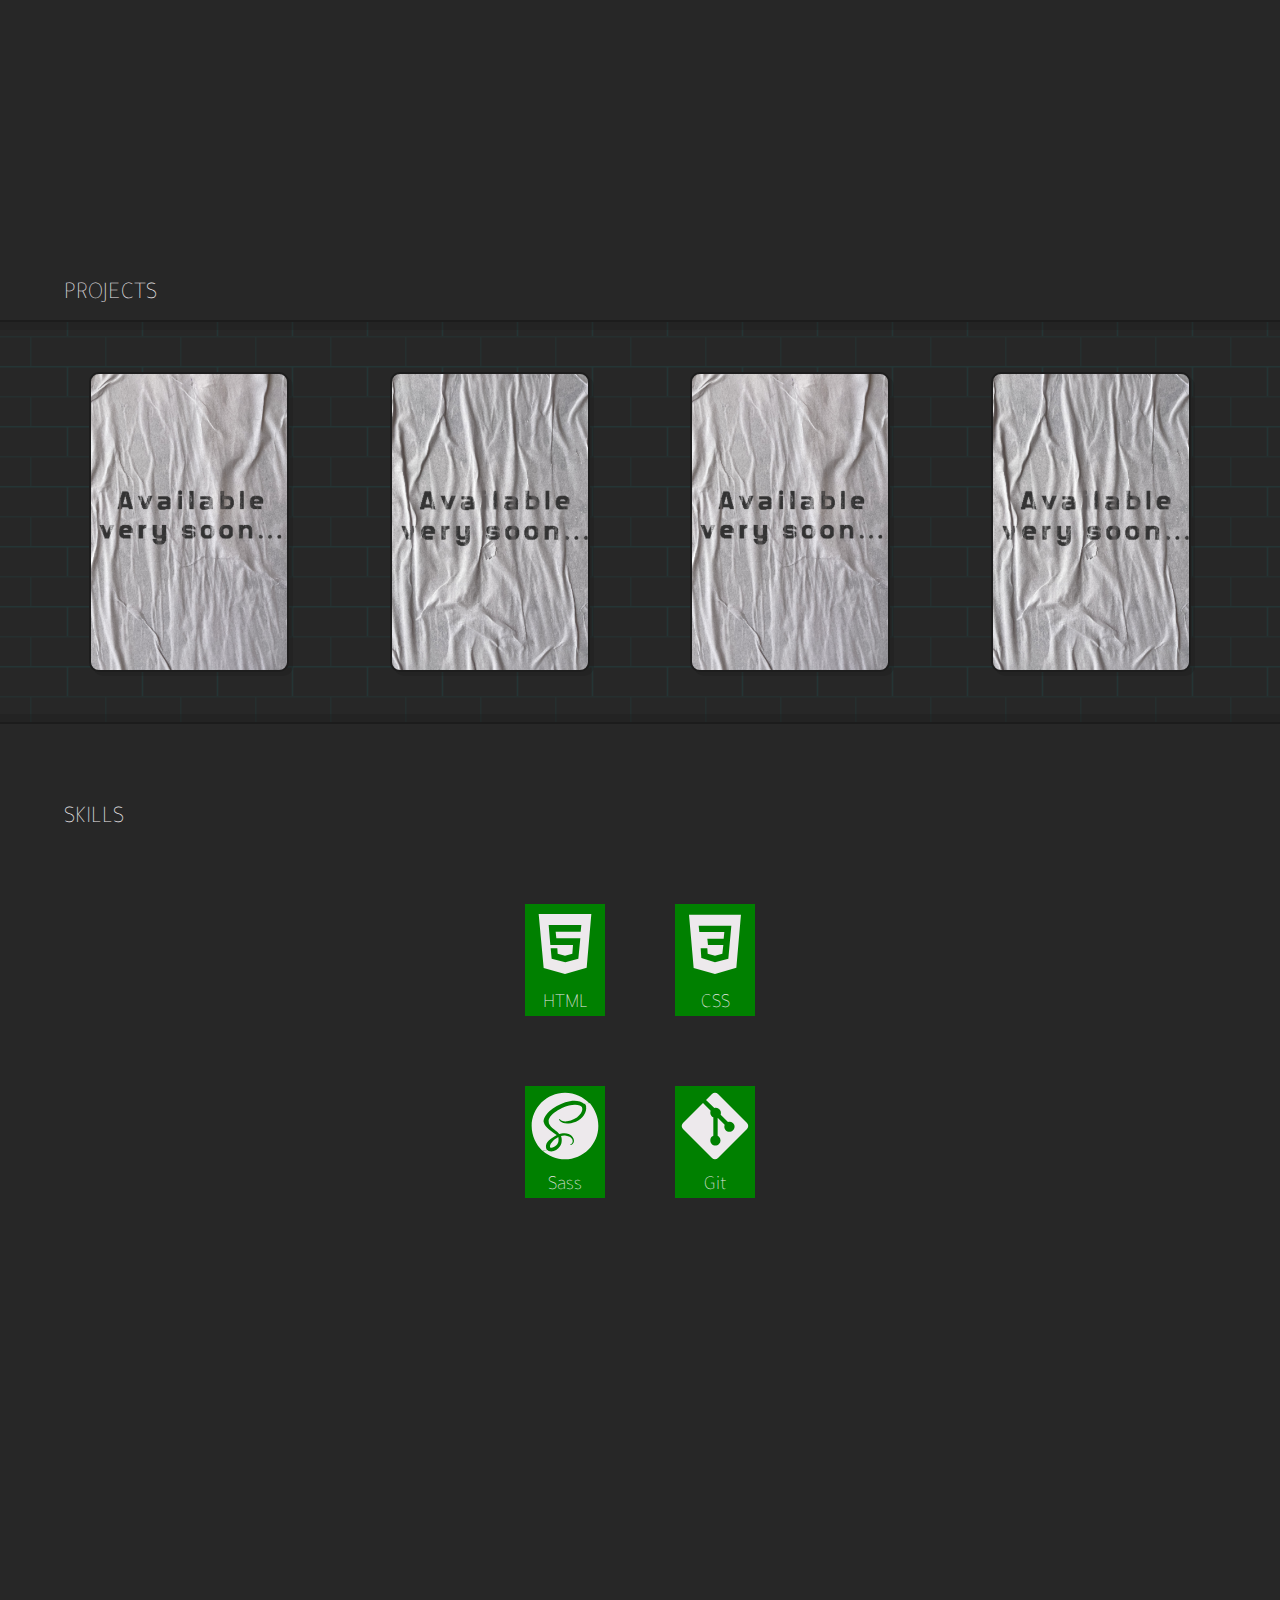
==== commit 30848de4: "fixed hover pseudo-class for touch screens" ====
--- a/index.html
+++ b/index.html
@@ -111,10 +111,22 @@
                 <h2>SKILLS</h2>
             </div>
             <div class="skills-container">
-                <div class="cell"><img src="assets/images/svg/html-logo.svg" alt="HTML logo"></div>
-                <div class="cell"><img src="assets/images/svg/css-logo.svg" alt="CSS logo"></div>
-                <div class="cell"><img src="assets/images/svg/sass-logo.svg" alt="SASS logo"></div>
-                <div class="cell"><img src="assets/images/svg/git-logo.svg" alt="Git logo"></div>
+                <div class="cell">
+                    <img src="assets/images/svg/html-logo.svg" alt="HTML logo">
+                    <h3>HTML</h3>
+                </div>
+                <div class="cell">
+                    <img src="assets/images/svg/css-logo.svg" alt="CSS logo">
+                    <h3>CSS</h3>
+                </div>
+                <div class="cell">
+                    <img src="assets/images/svg/sass-logo.svg" alt="SASS logo">
+                    <h3>Sass</h3>
+                </div>
+                <div class="cell">
+                    <img src="assets/images/svg/git-logo.svg" alt="Git logo">
+                    <h3>Git</h3>
+                </div>
             </div>
         </section>
     </article>
--- a/assets/css/styles.css
+++ b/assets/css/styles.css
@@ -361,12 +361,12 @@
   cursor: pointer;
 }
 
-.project:hover {
+.project:hover, .project:active {
   transform: scale(1.05);
   transition: transform 0.2s ease;
 }
 
-.project:hover > .retractable-panel {
+.project:hover > .retractable-panel, .project:active > .retractable-panel {
   height: 65%;
   display: flex;
   animation: project-panel-hover 0.1s ease;
@@ -432,8 +432,16 @@
 .skills-container {
   margin-top: 60px;
   display: grid;
-  grid-template-columns: repeat(2, 60px);
-  gap: 50px;
+  grid-template-columns: repeat(2, 80px);
+  gap: 70px;
+}
+
+.cell {
+  background-color: green;
+}
+
+.cell h3 {
+  text-align: center;
 }
 
 /* =======================================================
@@ -536,6 +544,16 @@
   }
   .projects-container {
     grid-template-columns: repeat(4, 1fr);
+    padding: 50px 5%;
+  }
+  .project:hover {
+    transform: scale(1.05);
+    transition: transform 0.2s ease;
+  }
+  .project:hover > .retractable-panel {
+    height: 65%;
+    display: flex;
+    animation: project-panel-hover 0.1s ease;
   }
 }
 
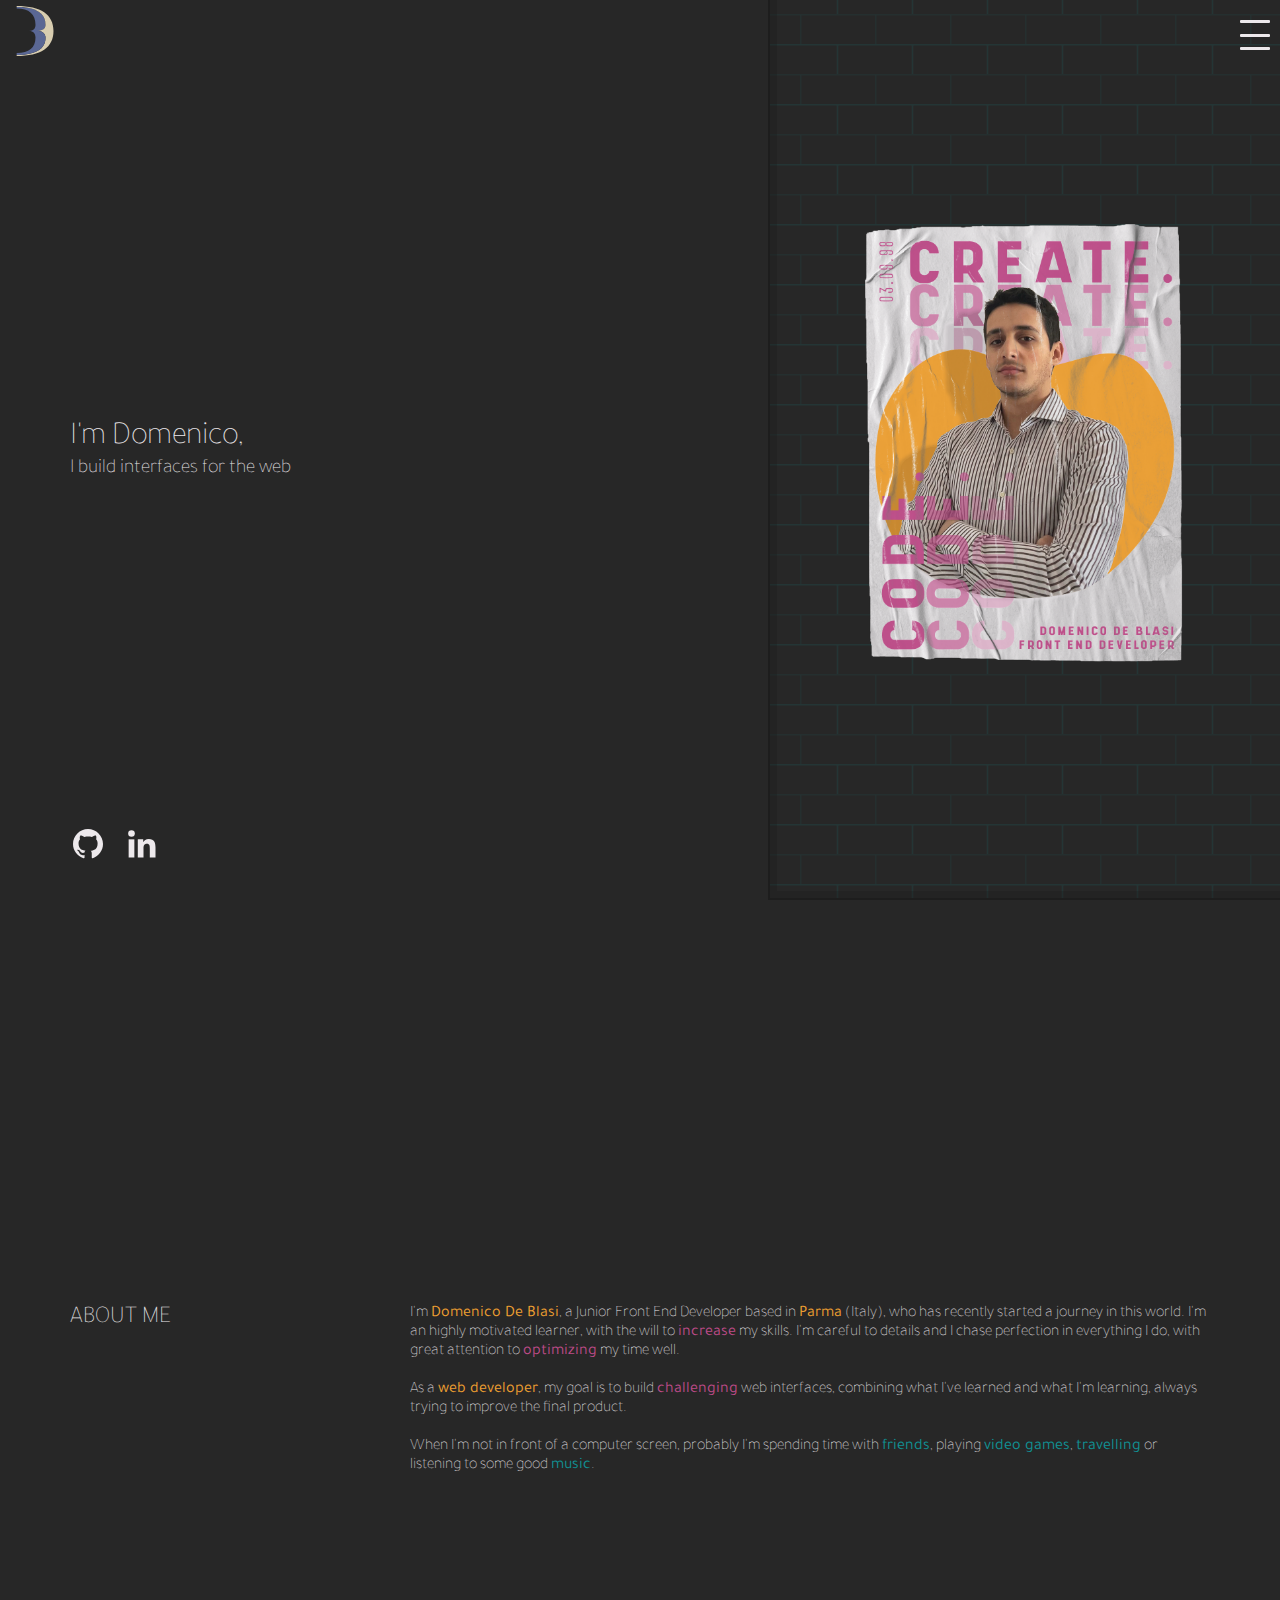
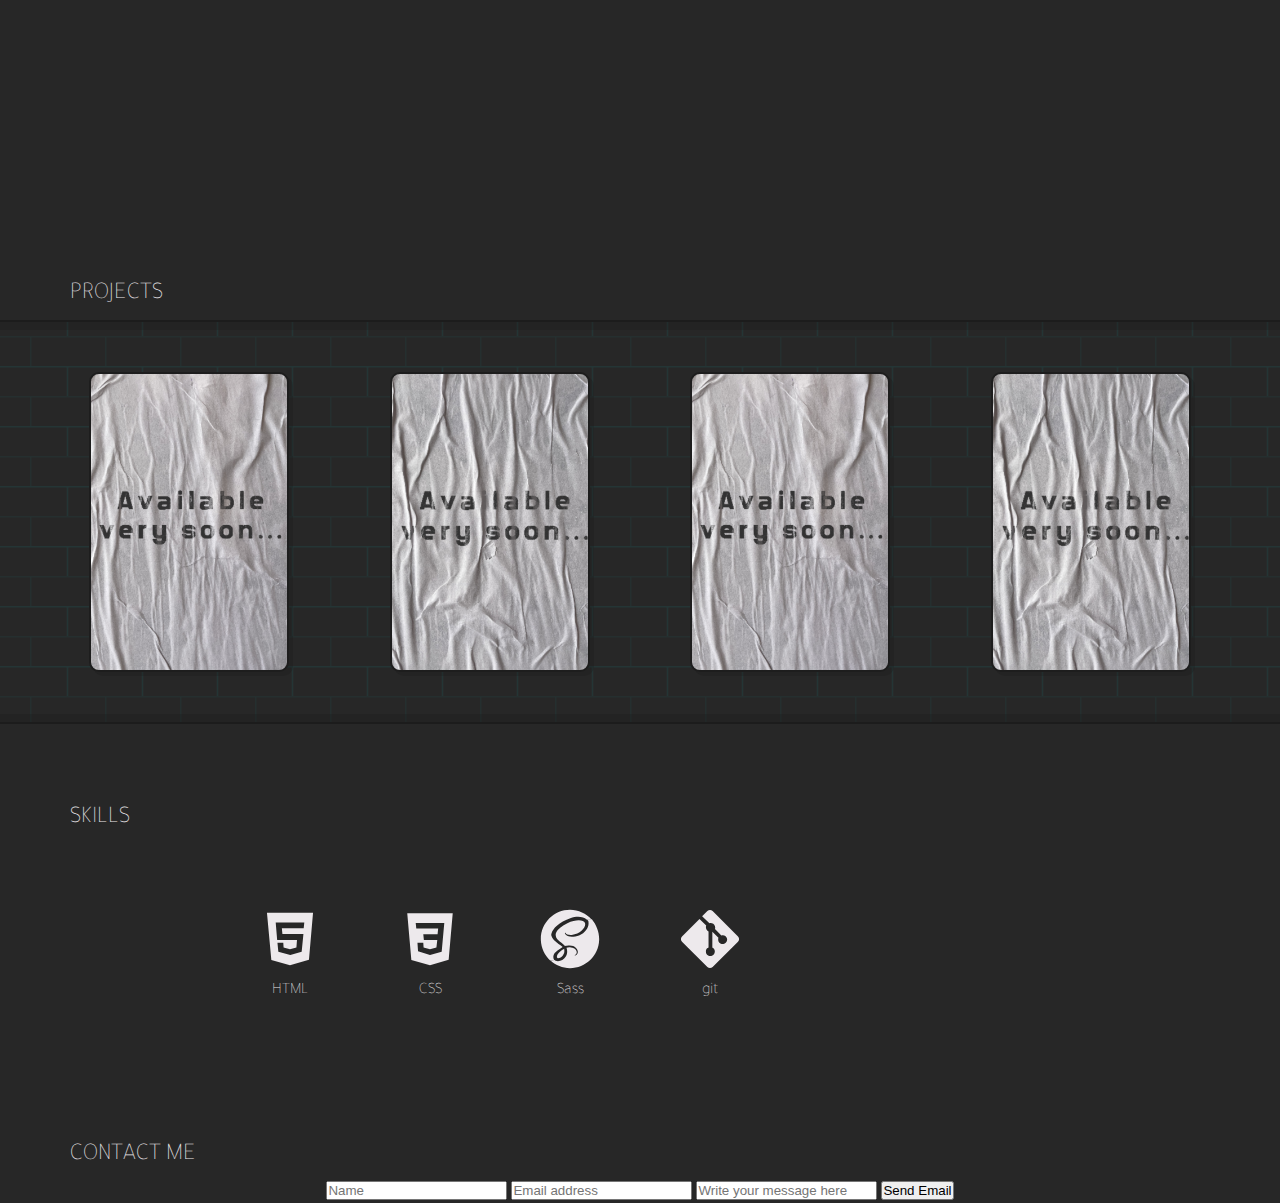
==== commit ac290fa9: "set the contact-me section, created thanks.html and thanks-styles.scss files. Fixed some problems wi" ====
--- a/index.html
+++ b/index.html
@@ -125,7 +125,7 @@
                 </div>
                 <div class="cell">
                     <img src="assets/images/svg/git-logo.svg" alt="Git logo">
-                    <h3>Git</h3>
+                    <h3>git</h3>
                 </div>
             </div>
         </section>
@@ -133,7 +133,18 @@
 
     <footer>
         <section id="contact-me">
-            <!-- Contact Me section -->
+            <div class="contact-me-title">
+                <h2>CONTACT ME</h2>
+            </div>
+            <div class="form-container">
+                <form action="https://formsubmit.co/domenico.deblasi98@gmail.com" method="POST">
+                    <input type="text" name="name" placeholder="Name" required>
+                    <input type="email" name="email" placeholder="Email address" required>
+                    <input name="message" placeholder="Write your message here" required>
+                    <input type="hidden" name="_next" value="https://domenicodeblasi.github.io/thanks.html"> 
+                    <button type="submit">Send Email</button>
+                </form>
+            </div>
         </section>
     </footer>
 
--- a/assets/css/styles.css
+++ b/assets/css/styles.css
@@ -18,7 +18,7 @@
   }
 }
 
-@keyframes project-panel-hover {
+@keyframes show-project-panel {
   0% {
     display: flex;
     height: 0%;
@@ -361,19 +361,9 @@
   cursor: pointer;
 }
 
-.project:hover, .project:active {
-  transform: scale(1.05);
-  transition: transform 0.2s ease;
-}
-
-.project:hover > .retractable-panel, .project:active > .retractable-panel {
-  height: 65%;
-  display: flex;
-  animation: project-panel-hover 0.1s ease;
-}
-
 .project-1,
 .project-3 {
+  background-image: url("../images/projects/poster1-small.png");
   background-image: image-set(url("../images/projects/poster1-small.png") 1x, url("../images/projects/poster1-big.png") 2x);
   background-size: 115%;
   background-position: center;
@@ -381,9 +371,11 @@
 
 .project-2,
 .project-4 {
+  background-image: url("../images/projects/poster2-small.png");
   background-image: image-set(url("../images/projects/poster2-small.png") 1x, url("../images/projects/poster2-big.png") 2x);
   background-size: 115%;
   background-position: center;
+  background-position-x: left -19px;
 }
 
 .retractable-panel {
@@ -405,43 +397,46 @@
 /* =======================================================
 SKILLS SECTION
 ======================================================= */
-#skills {
-  display: flex;
-  width: 100%;
-  height: 100vh;
+#skills,
+#contact-me {
+  display: flex;
+  width: 100%;
   flex-direction: column;
   align-items: center;
 }
 
-.skills-title {
+.skills-title,
+.contact-me-title {
   display: flex;
   position: relative;
   justify-content: center;
   align-items: center;
   height: 120px;
   width: 100%;
-  box-shadow: 0 -10px rgba(26, 26, 26, 0.3);
-}
-
-.skills-title h2 {
+}
+
+.skills-title h2,
+.contact-me-title h2 {
   position: absolute;
   bottom: 10px;
   width: 90%;
 }
 
+.skills-title {
+  box-shadow: 0 -10px rgba(26, 26, 26, 0.3);
+}
+
 .skills-container {
-  margin-top: 60px;
+  margin: 60px 0;
   display: grid;
-  grid-template-columns: repeat(2, 80px);
-  gap: 70px;
-}
-
-.cell {
-  background-color: green;
+  grid-template-columns: repeat(2, 70px);
+  column-gap: 70px;
+  row-gap: 40px;
 }
 
 .cell h3 {
   text-align: center;
+  font-size: 16px;
 }
 
 /* =======================================================
@@ -468,6 +463,16 @@
   }
   .projects-container {
     grid-template-columns: repeat(2, 1fr);
+  }
+  .projects-title h2 {
+    width: 70%;
+  }
+  .skills-title h2,
+  .contact-me-title h2 {
+    width: 70%;
+  }
+  .skills-container {
+    grid-template-columns: repeat(4, 70px);
   }
 }
 
@@ -542,6 +547,10 @@
     width: 75%;
     max-width: 800px;
   }
+  .projects-title h2 {
+    width: 100%;
+    padding: 0 70px;
+  }
   .projects-container {
     grid-template-columns: repeat(4, 1fr);
     padding: 50px 5%;
@@ -553,7 +562,15 @@
   .project:hover > .retractable-panel {
     height: 65%;
     display: flex;
-    animation: project-panel-hover 0.1s ease;
+    animation: show-project-panel 0.1s ease;
+  }
+  .skills-title h2,
+  .contact-me-title h2 {
+    width: 100%;
+    padding: 0 70px;
+  }
+  .skills-container {
+    grid-template-columns: repeat(6, 70px);
   }
 }
 
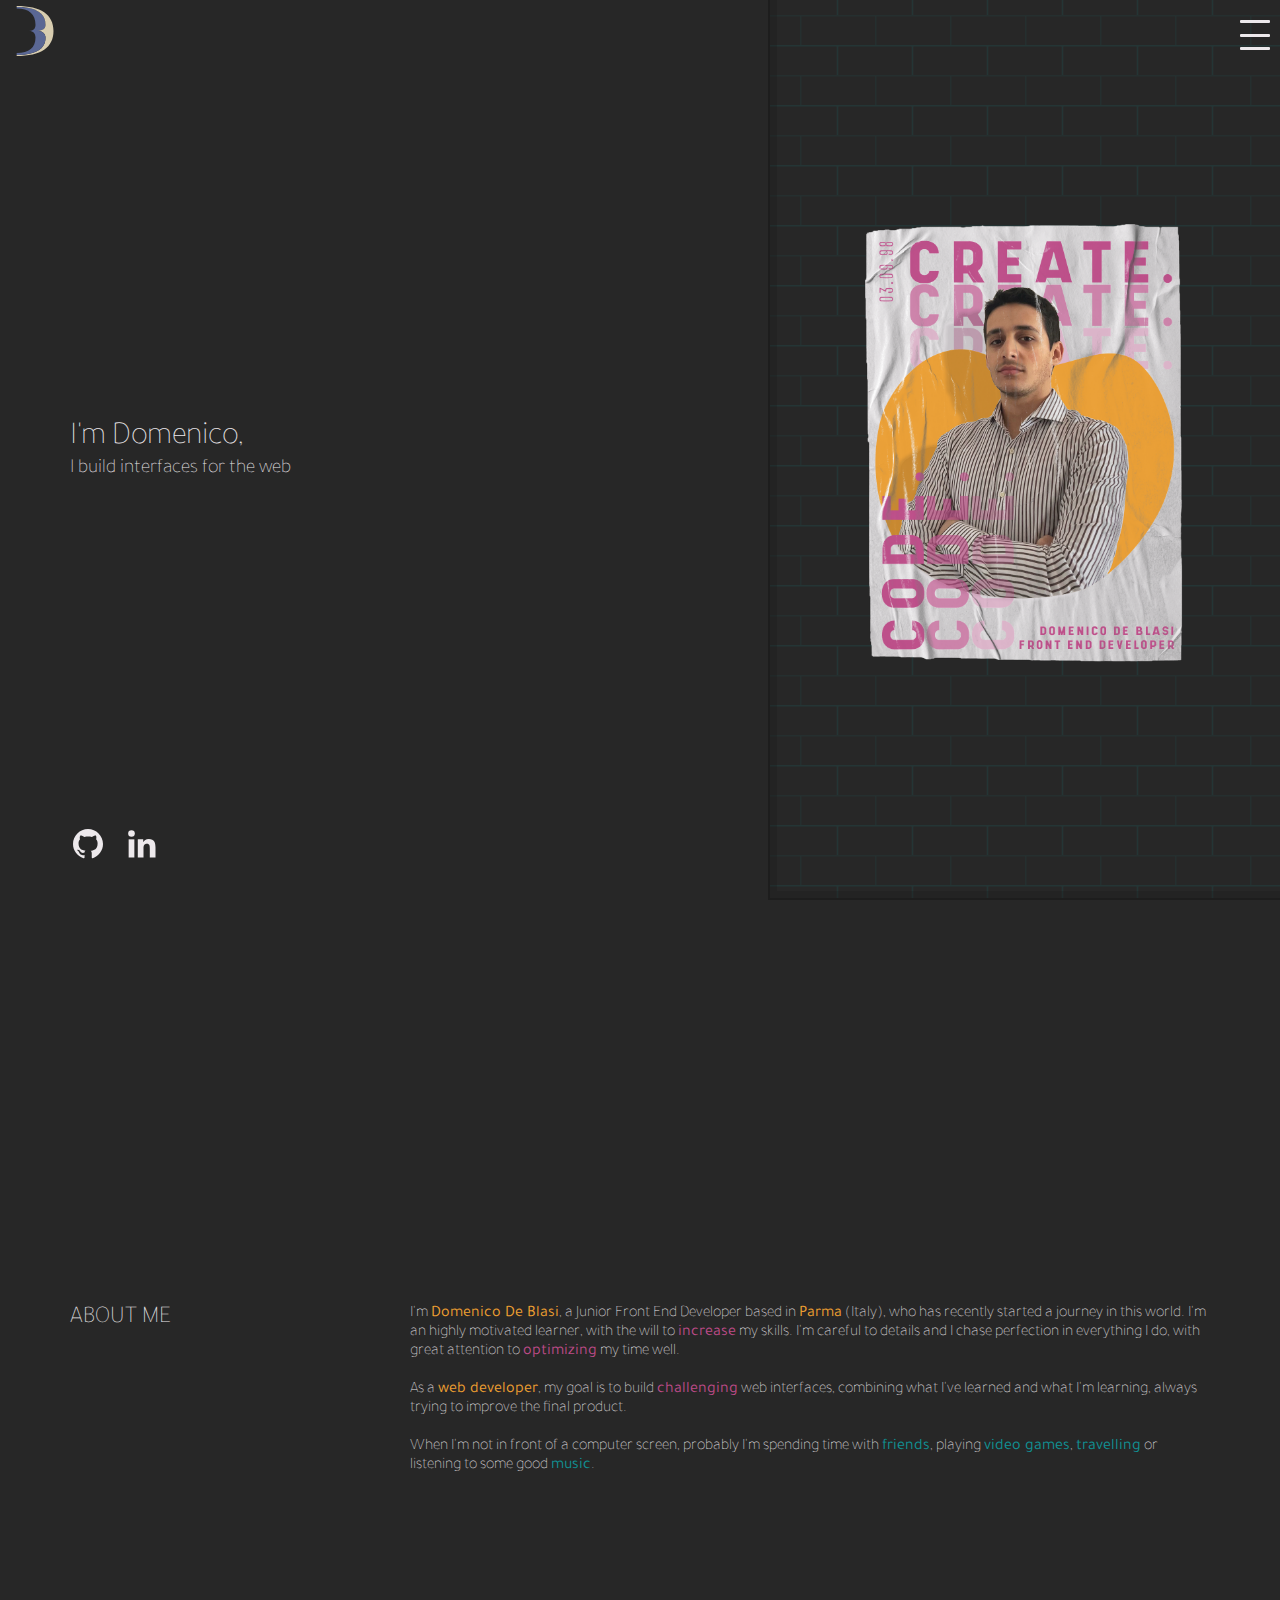
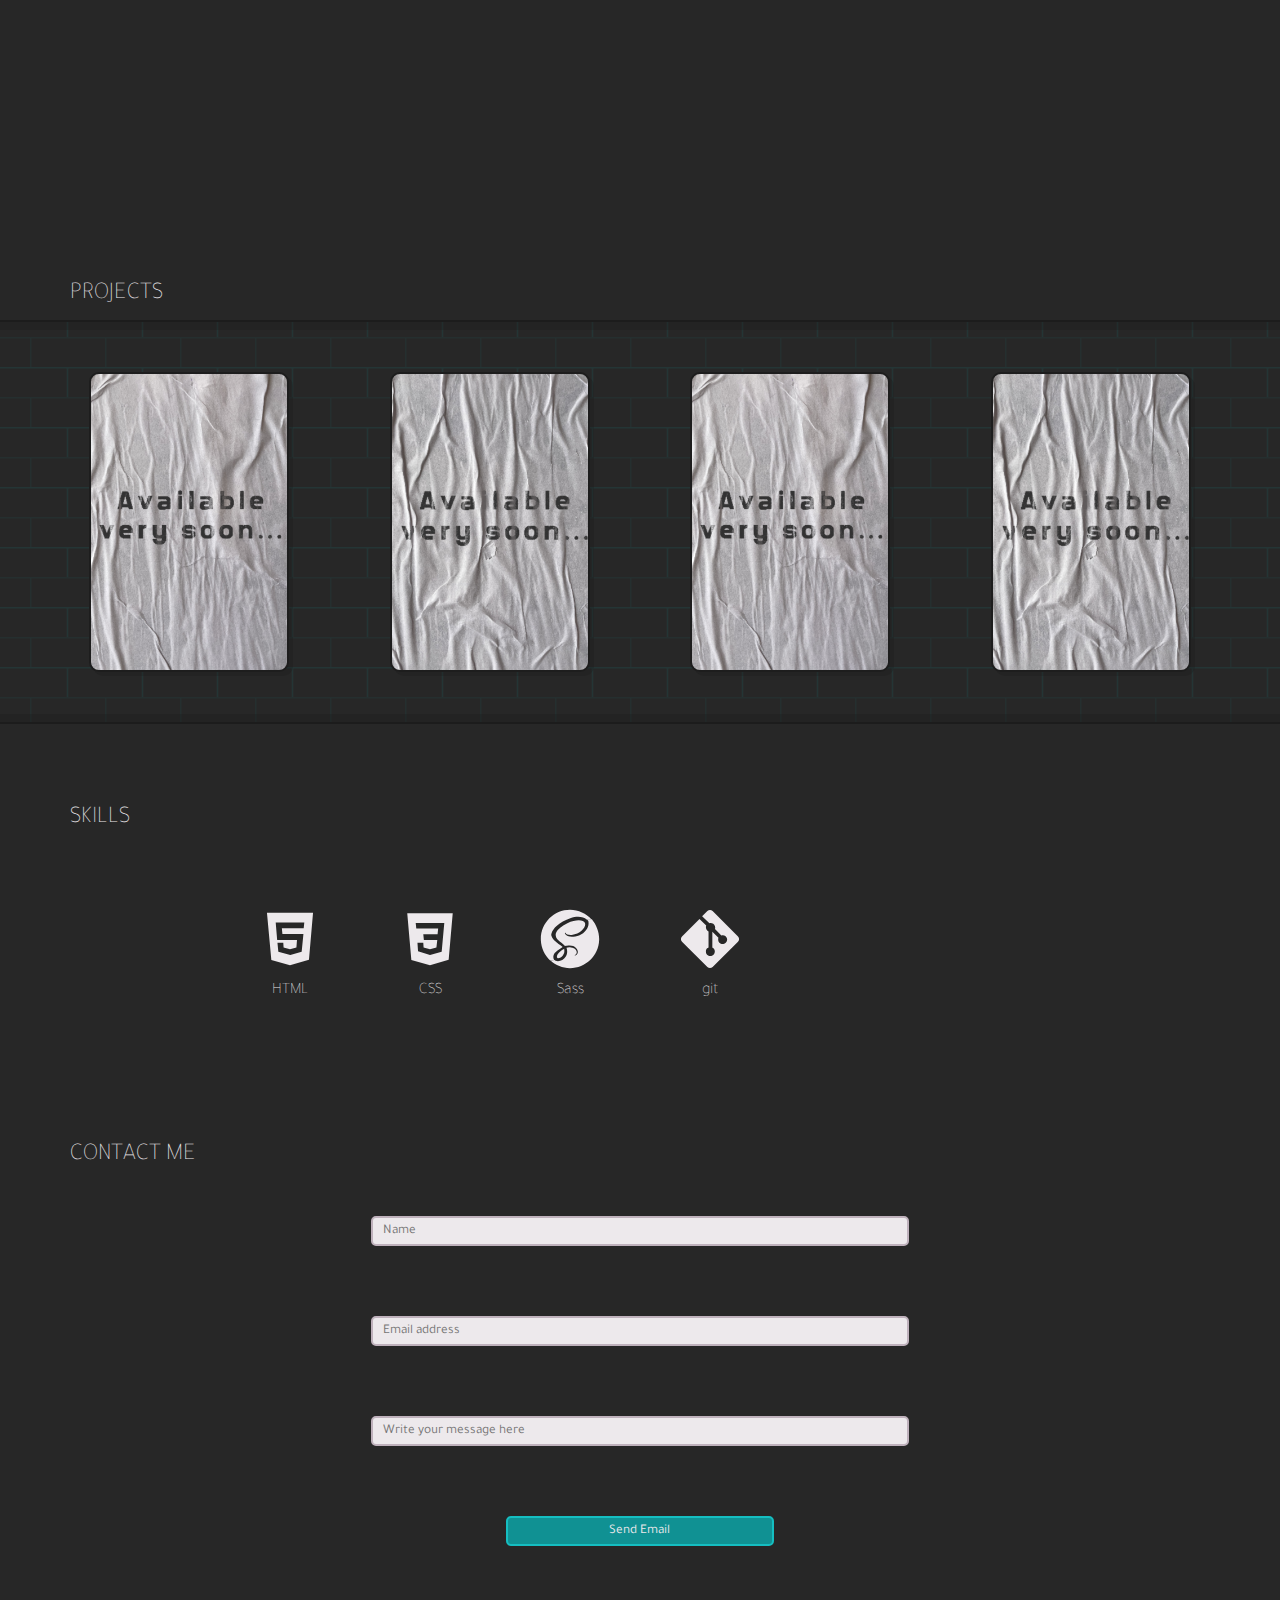
==== commit c48f90c9: "made contact-me section and thanks page for the submitted form" ====
--- a/index.html
+++ b/index.html
@@ -137,11 +137,16 @@
                 <h2>CONTACT ME</h2>
             </div>
             <div class="form-container">
-                <form action="https://formsubmit.co/domenico.deblasi98@gmail.com" method="POST">
+                <form class="form" action="https://formsubmit.co/fa0eff2448d55b5a415567025d422ab6" method="POST">
                     <input type="text" name="name" placeholder="Name" required>
                     <input type="email" name="email" placeholder="Email address" required>
                     <input name="message" placeholder="Write your message here" required>
-                    <input type="hidden" name="_next" value="https://domenicodeblasi.github.io/thanks.html"> 
+                    <input type="hidden" name="_next" value="https://domenicodeblasi.github.io/pages/thanks.html">
+                    <input type="hidden" name="_subject" value="New Email from your Website!">
+                    <input type="hidden" name="_template" value="table">
+                    <input type="hidden" name="_autoresponse" value="Thank you! Your message has been sent successfully">
+                    <input type="text" name="_honey" style="display:none">
+                    <input type="hidden" name="_captcha" value="false">  
                     <button type="submit">Send Email</button>
                 </form>
             </div>
--- a/assets/css/styles.css
+++ b/assets/css/styles.css
@@ -115,7 +115,7 @@
 
 body {
   background-color: #272727;
-  font-family: 'Tajawal', sans serif;
+  font-family: 'Tajawal', sans-serif;
 }
 
 h1, h2, h3 {
@@ -257,7 +257,7 @@
 .brick-wall {
   background-image: url("../images/svg/wall.svg");
   background-size: 150px;
-  background-position: 30px 14px;
+  background-position: 30px 15px;
 }
 
 .image-container {
@@ -440,6 +440,51 @@
 }
 
 /* =======================================================
+CONTACT ME SECTION
+======================================================= */
+#contact-me {
+  height: 100vh;
+  width: 100%;
+}
+
+.form-container {
+  display: flex;
+  align-items: center;
+  justify-content: center;
+  width: 90%;
+  height: 400px;
+}
+
+.form {
+  display: flex;
+  width: 100%;
+  height: 100%;
+  flex-direction: column;
+  justify-content: space-around;
+  align-items: center;
+}
+
+.form input {
+  width: 100%;
+  height: 30px;
+  font-family: "Tajawal", sans-serif;
+  background-color: #EDE9EC;
+  border: 2px solid #bfb1bc;
+  border-radius: 5px;
+  text-indent: 10px;
+}
+
+.form button {
+  font-family: "Tajawal", sans-serif;
+  width: 70%;
+  height: 30px;
+  background-color: #109193;
+  color: #EDE9EC;
+  border: 2px solid #15bec1;
+  border-radius: 5px;
+}
+
+/* =======================================================
 MOBILE STYLES
 ======================================================= */
 @media only screen and (max-width: 640px) {
@@ -464,15 +509,22 @@
   .projects-container {
     grid-template-columns: repeat(2, 1fr);
   }
-  .projects-title h2 {
-    width: 70%;
-  }
+  .projects-title h2,
   .skills-title h2,
   .contact-me-title h2 {
     width: 70%;
   }
   .skills-container {
     grid-template-columns: repeat(4, 70px);
+  }
+  .form-container {
+    width: 60%;
+  }
+  .form input {
+    width: 80%;
+  }
+  .form button {
+    width: 50%;
   }
 }
 
@@ -547,10 +599,6 @@
     width: 75%;
     max-width: 800px;
   }
-  .projects-title h2 {
-    width: 100%;
-    padding: 0 70px;
-  }
   .projects-container {
     grid-template-columns: repeat(4, 1fr);
     padding: 50px 5%;
@@ -564,6 +612,7 @@
     display: flex;
     animation: show-project-panel 0.1s ease;
   }
+  .projects-title h2,
   .skills-title h2,
   .contact-me-title h2 {
     width: 100%;
@@ -572,6 +621,15 @@
   .skills-container {
     grid-template-columns: repeat(6, 70px);
   }
+  .form-container {
+    width: 70%;
+  }
+  .form input {
+    width: 60%;
+  }
+  .form button {
+    width: 30%;
+  }
 }
 
 /* =======================================================
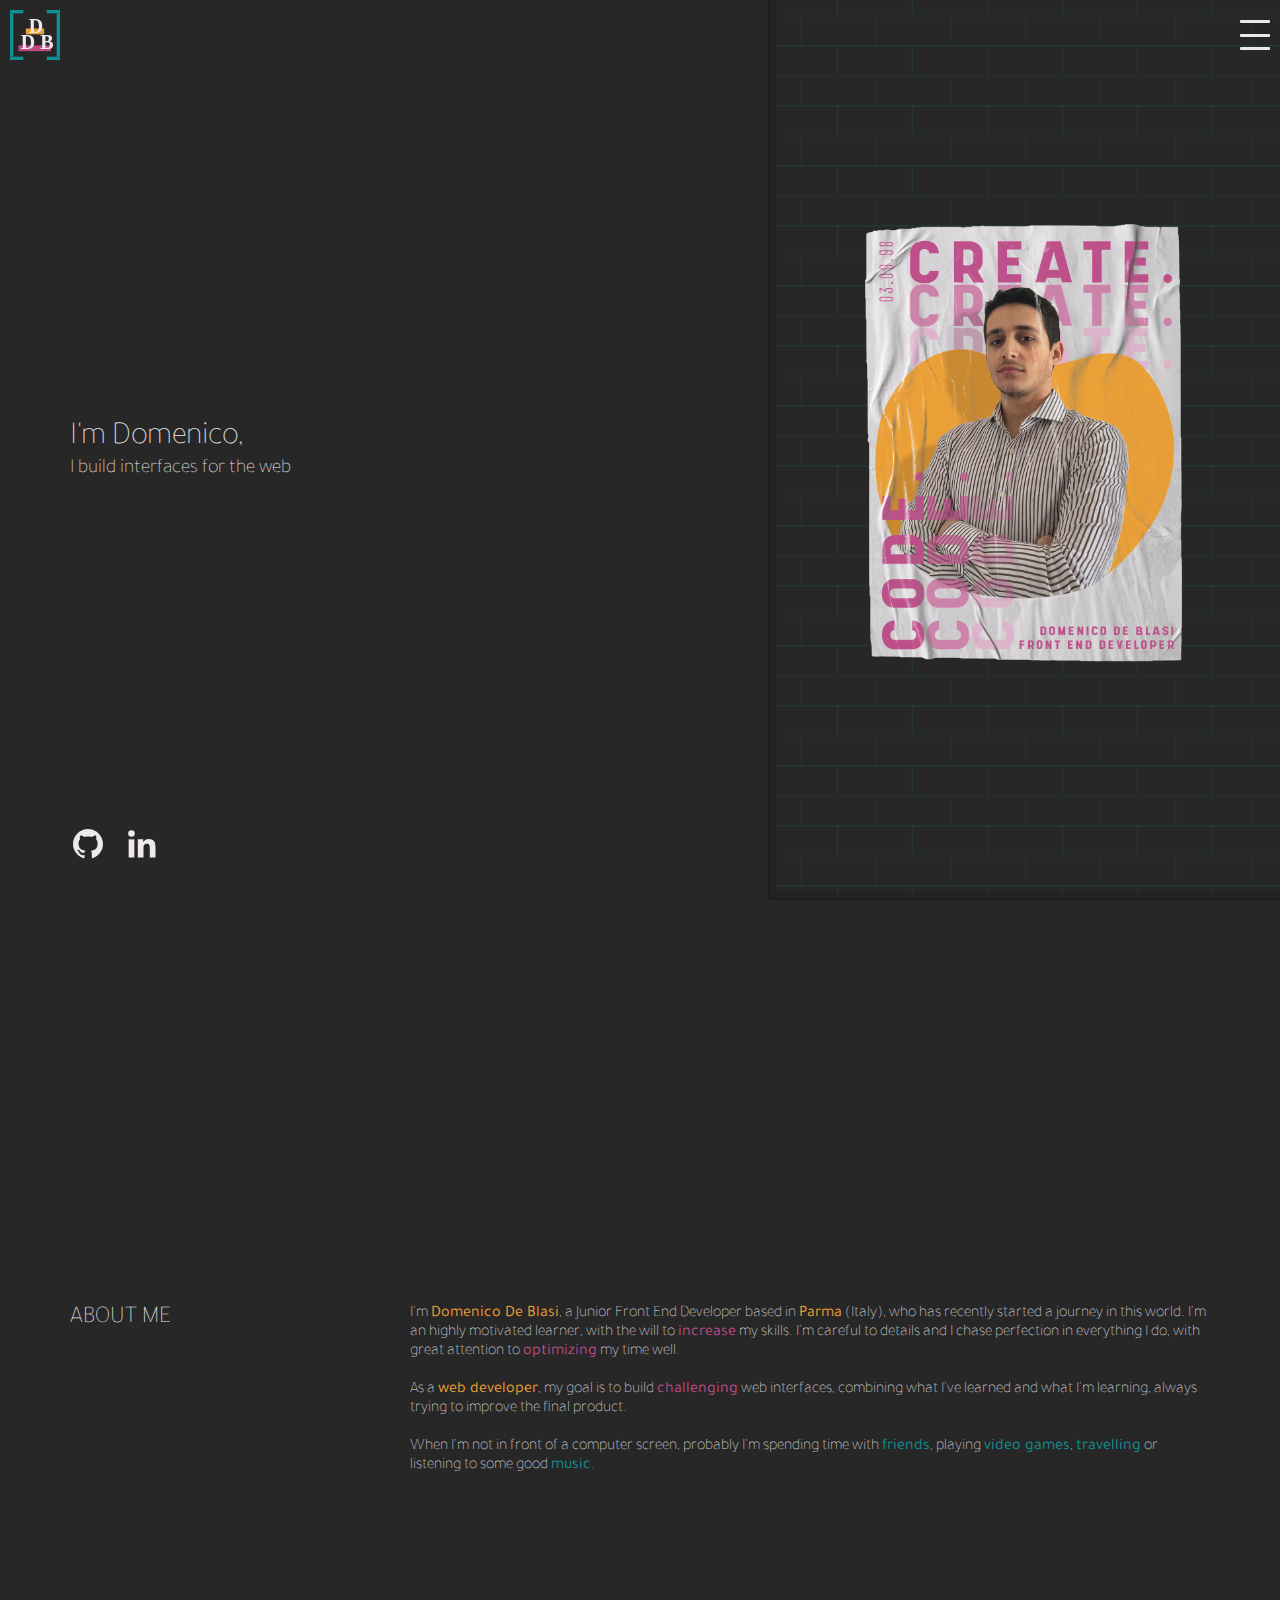
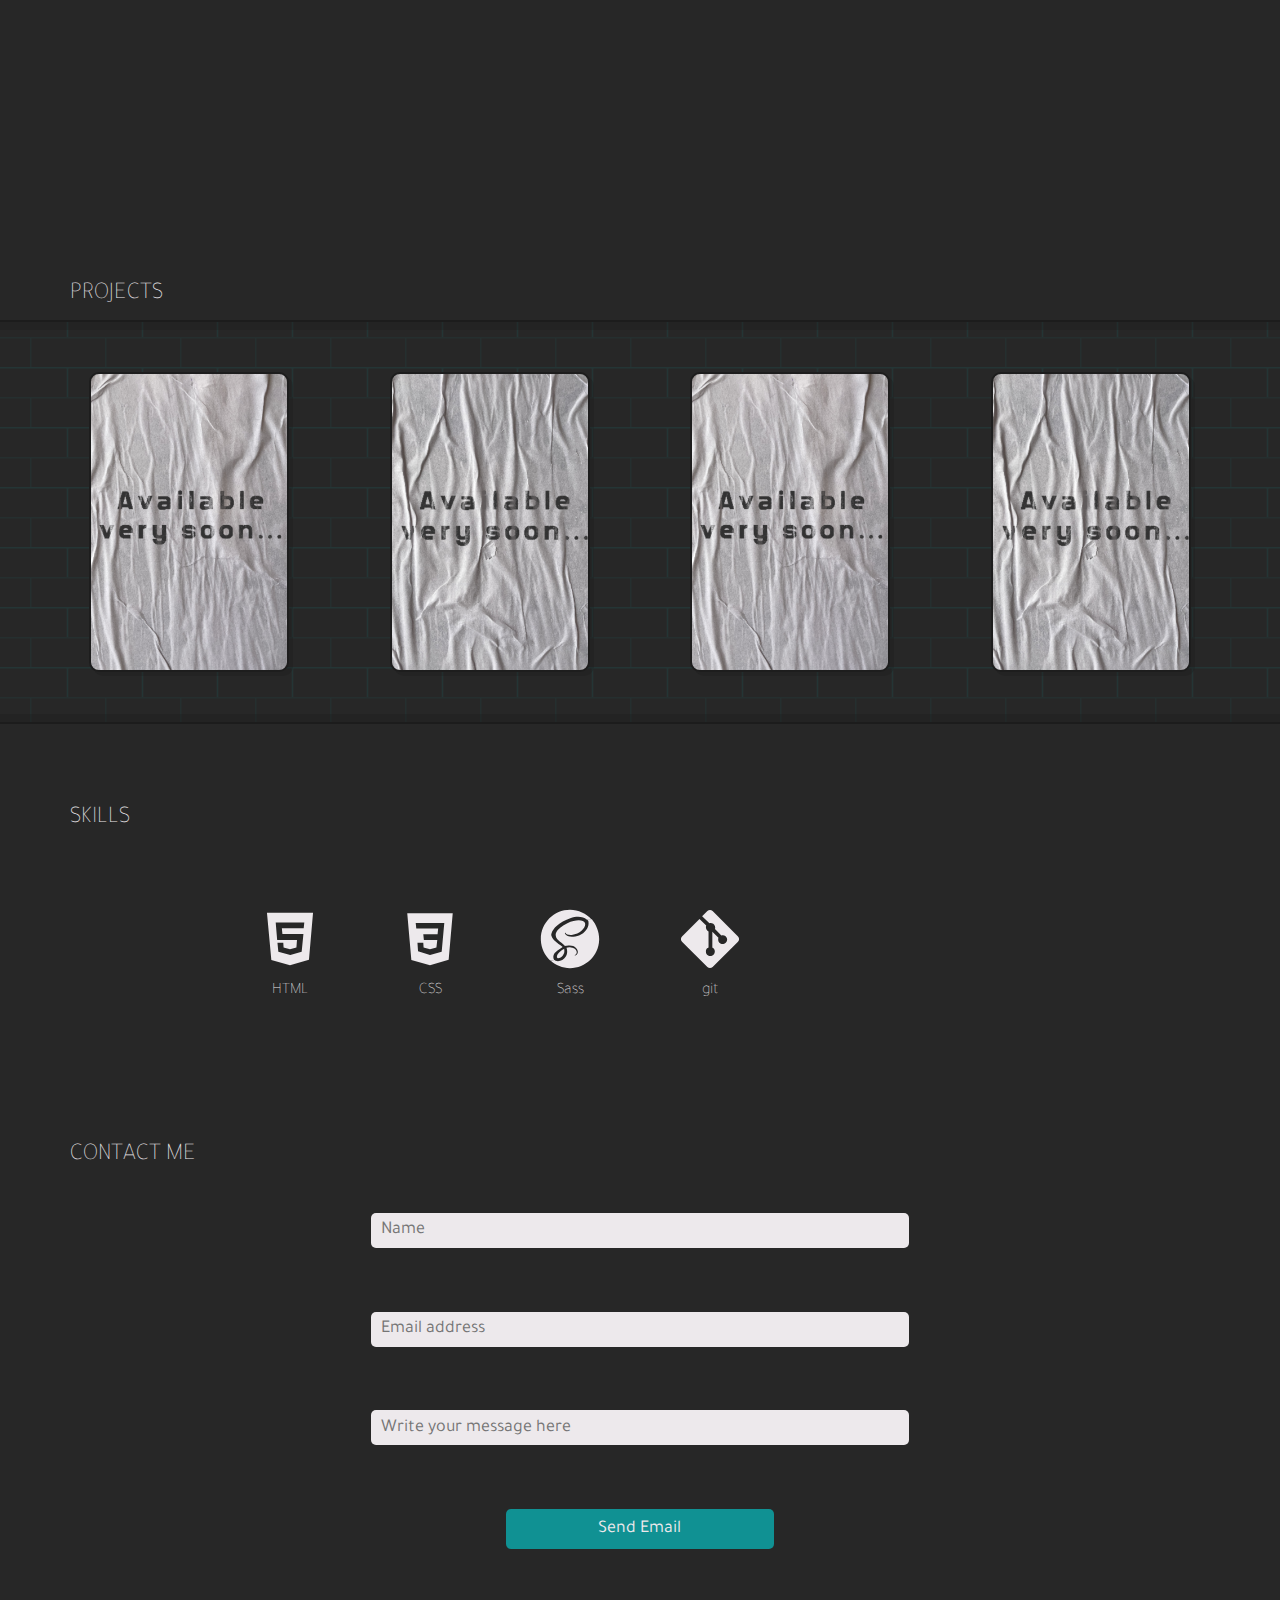
==== commit cdcff02c: "changed main logo and favicon, fixed some dimensions in the contact-me section. Removed .html extens" ====
--- a/index.html
+++ b/index.html
@@ -5,13 +5,13 @@
     <meta charset="UTF-8" />
     <meta name="viewport" content="width=device-width, initial-scale=1.0, maximum-scale=1.0" />
     <title>My Creative Portfolio</title>
-    <link rel="icon" href="assets/images/svg/logo.svg" />
+    <link rel="icon" href="assets/images/svg/logo-ddb.svg"/>
     
     <link rel="preconnect" href="https://fonts.googleapis.com">
     <link rel="preconnect" href="https://fonts.gstatic.com" crossorigin>
     <link href="https://fonts.googleapis.com/css2?family=Tajawal:wght@200;300;400;500;700;800;900&display=swap" rel="stylesheet">
 
-    <link rel="stylesheet" href="assets/css/styles.css" />
+    <link rel="stylesheet" href="assets/css/styles.css"/>
 </head>
 
 <body>
@@ -20,7 +20,7 @@
         <div class="menu">
 
             <a href="#" class="main-logo">
-                <img src="assets/images/svg/logo.svg" alt="logo" width="50px">
+                <img src="assets/images/svg/logo-ddb.svg" alt="logo" width="50px">
             </a>
 
             <div class="hamburger-container">
@@ -141,10 +141,9 @@
                     <input type="text" name="name" placeholder="Name" required>
                     <input type="email" name="email" placeholder="Email address" required>
                     <input name="message" placeholder="Write your message here" required>
-                    <input type="hidden" name="_next" value="https://domenicodeblasi.github.io/pages/thanks.html">
+                    <input type="hidden" name="_next" value="https://domenicodeblasi.github.io/thanks/">
                     <input type="hidden" name="_subject" value="New Email from your Website!">
                     <input type="hidden" name="_template" value="table">
-                    <input type="hidden" name="_autoresponse" value="Thank you! Your message has been sent successfully">
                     <input type="text" name="_honey" style="display:none">
                     <input type="hidden" name="_captcha" value="false">  
                     <button type="submit">Send Email</button>
--- a/assets/css/styles.css
+++ b/assets/css/styles.css
@@ -159,6 +159,10 @@
   align-items: center;
 }
 
+.main-logo {
+  height: 50px;
+}
+
 .hamburger-container {
   width: 30px;
   height: 30px;
@@ -466,22 +470,25 @@
 
 .form input {
   width: 100%;
-  height: 30px;
+  height: 35px;
   font-family: "Tajawal", sans-serif;
+  font-size: 18px;
   background-color: #EDE9EC;
-  border: 2px solid #bfb1bc;
+  border: none;
   border-radius: 5px;
   text-indent: 10px;
 }
 
 .form button {
   font-family: "Tajawal", sans-serif;
+  font-size: 18px;
   width: 70%;
-  height: 30px;
+  height: 40px;
   background-color: #109193;
   color: #EDE9EC;
-  border: 2px solid #15bec1;
+  border: none;
   border-radius: 5px;
+  cursor: pointer;
 }
 
 /* =======================================================
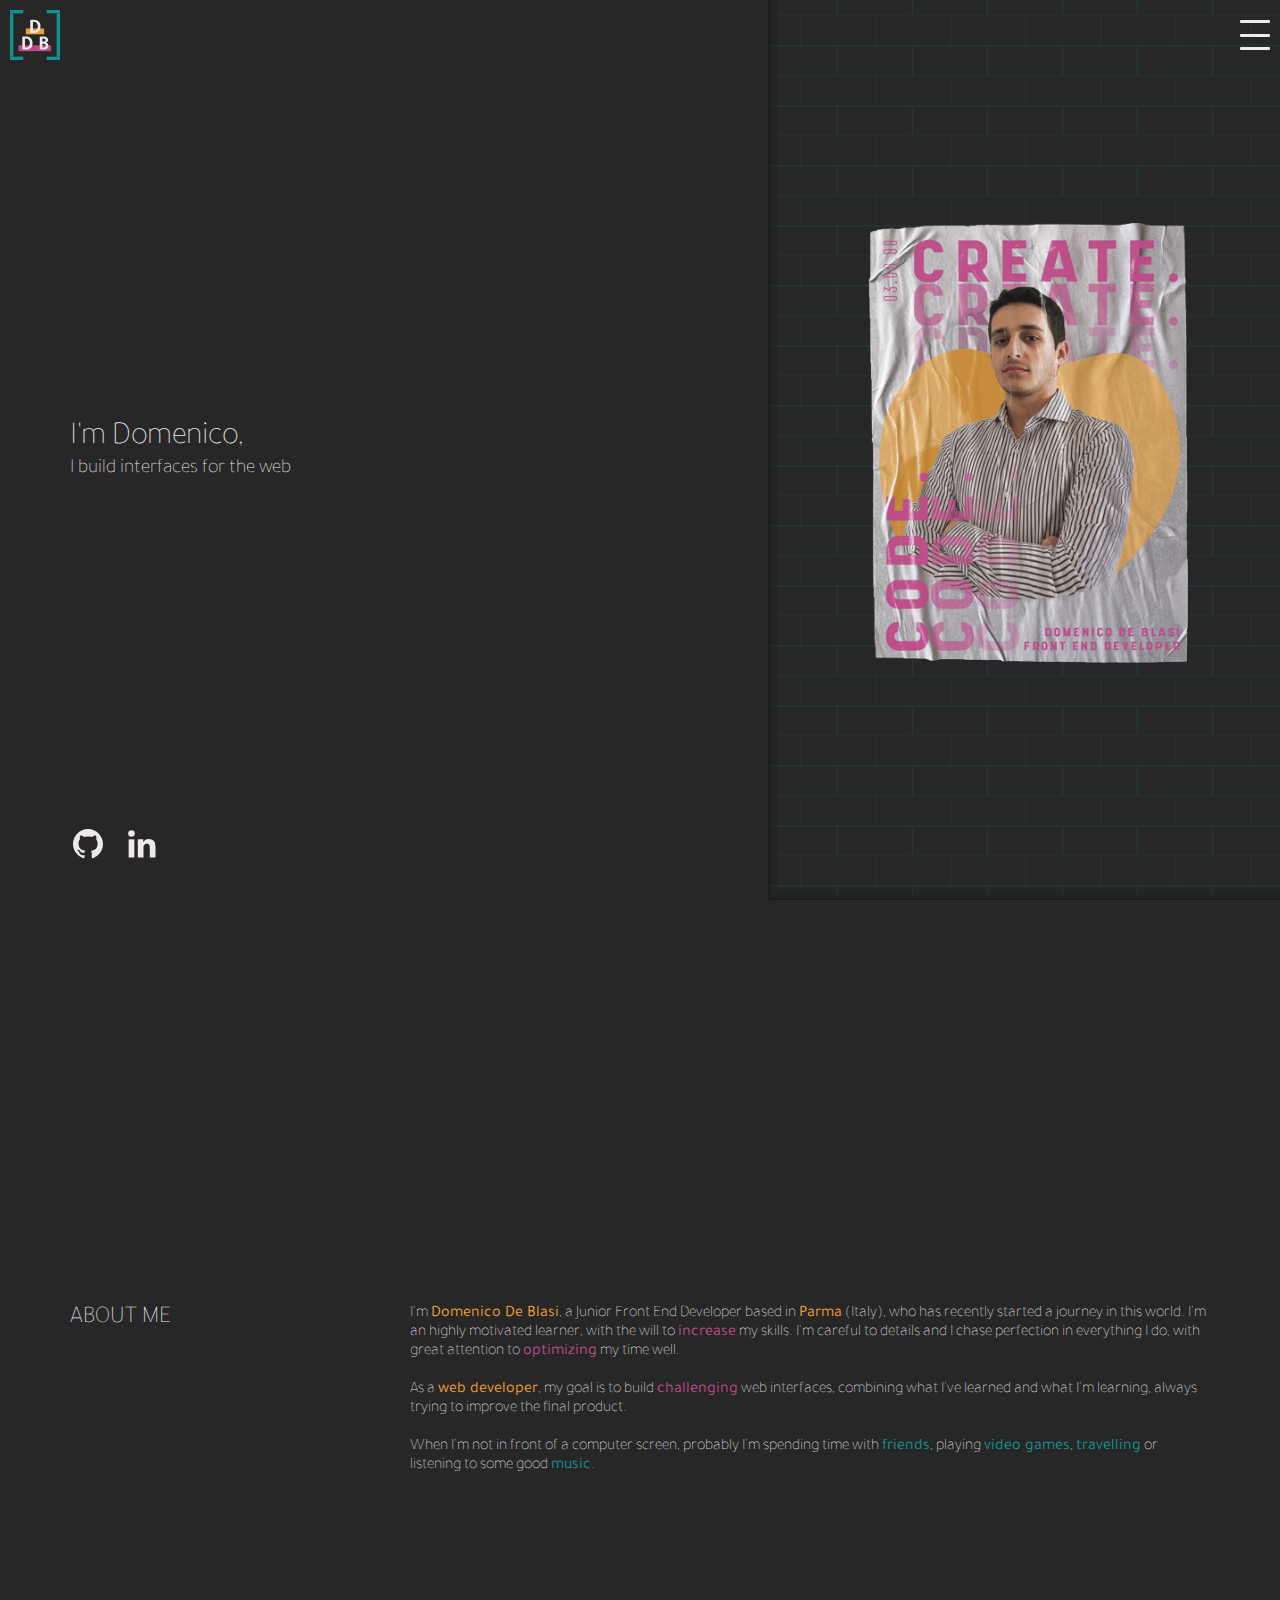
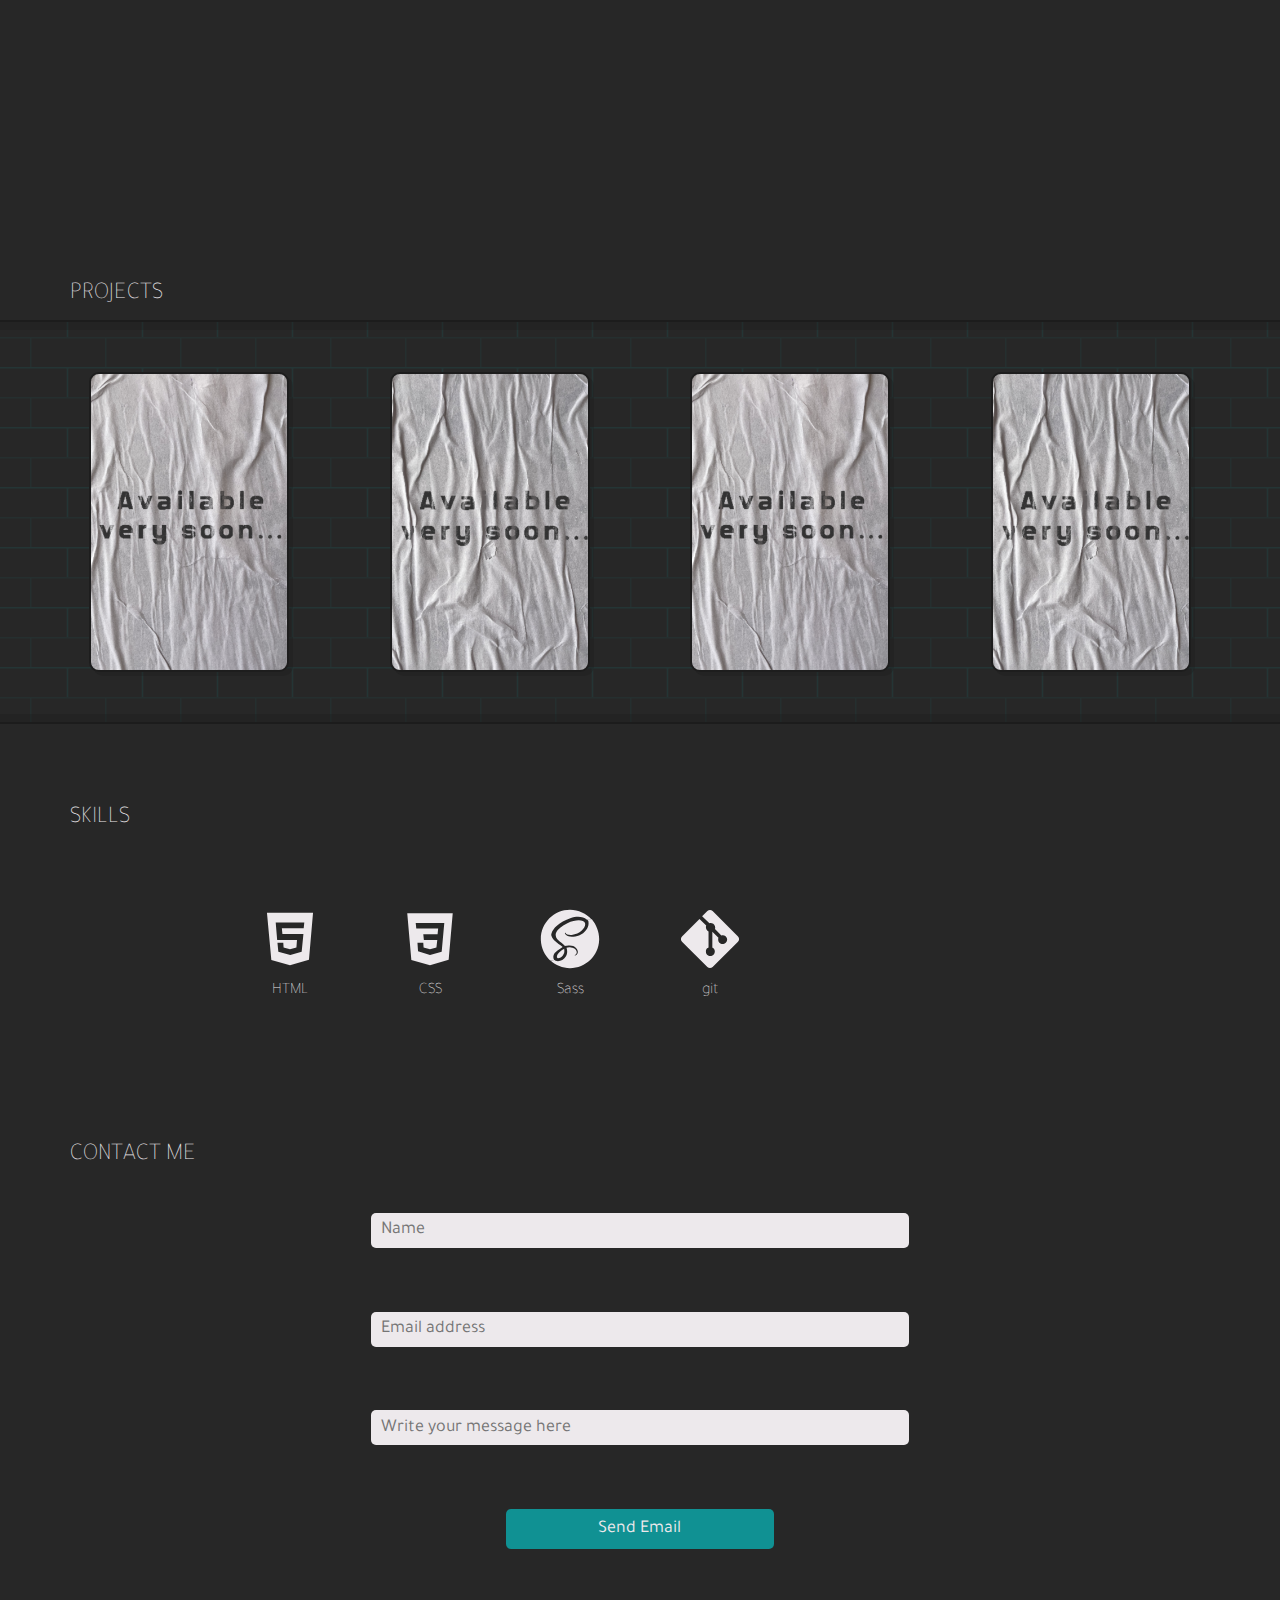
==== commit 5e983999: "made hero section image responsive, fixed a problem with logo-ddb.svg, the svg file didn't consider " ====
--- a/index.html
+++ b/index.html
@@ -56,7 +56,7 @@
 
             <div class="image-container brick-wall">
                 <div class="illustration">
-                    <img src="assets/images/poster.png" alt="just me"/>
+                    <img src="assets/images/poster-small.png" alt="just me" srcset="assets/images/poster-small.png 1x, assets/images/poster-big.png 2x"/>
                 </div>
             </div>         
         </section>
